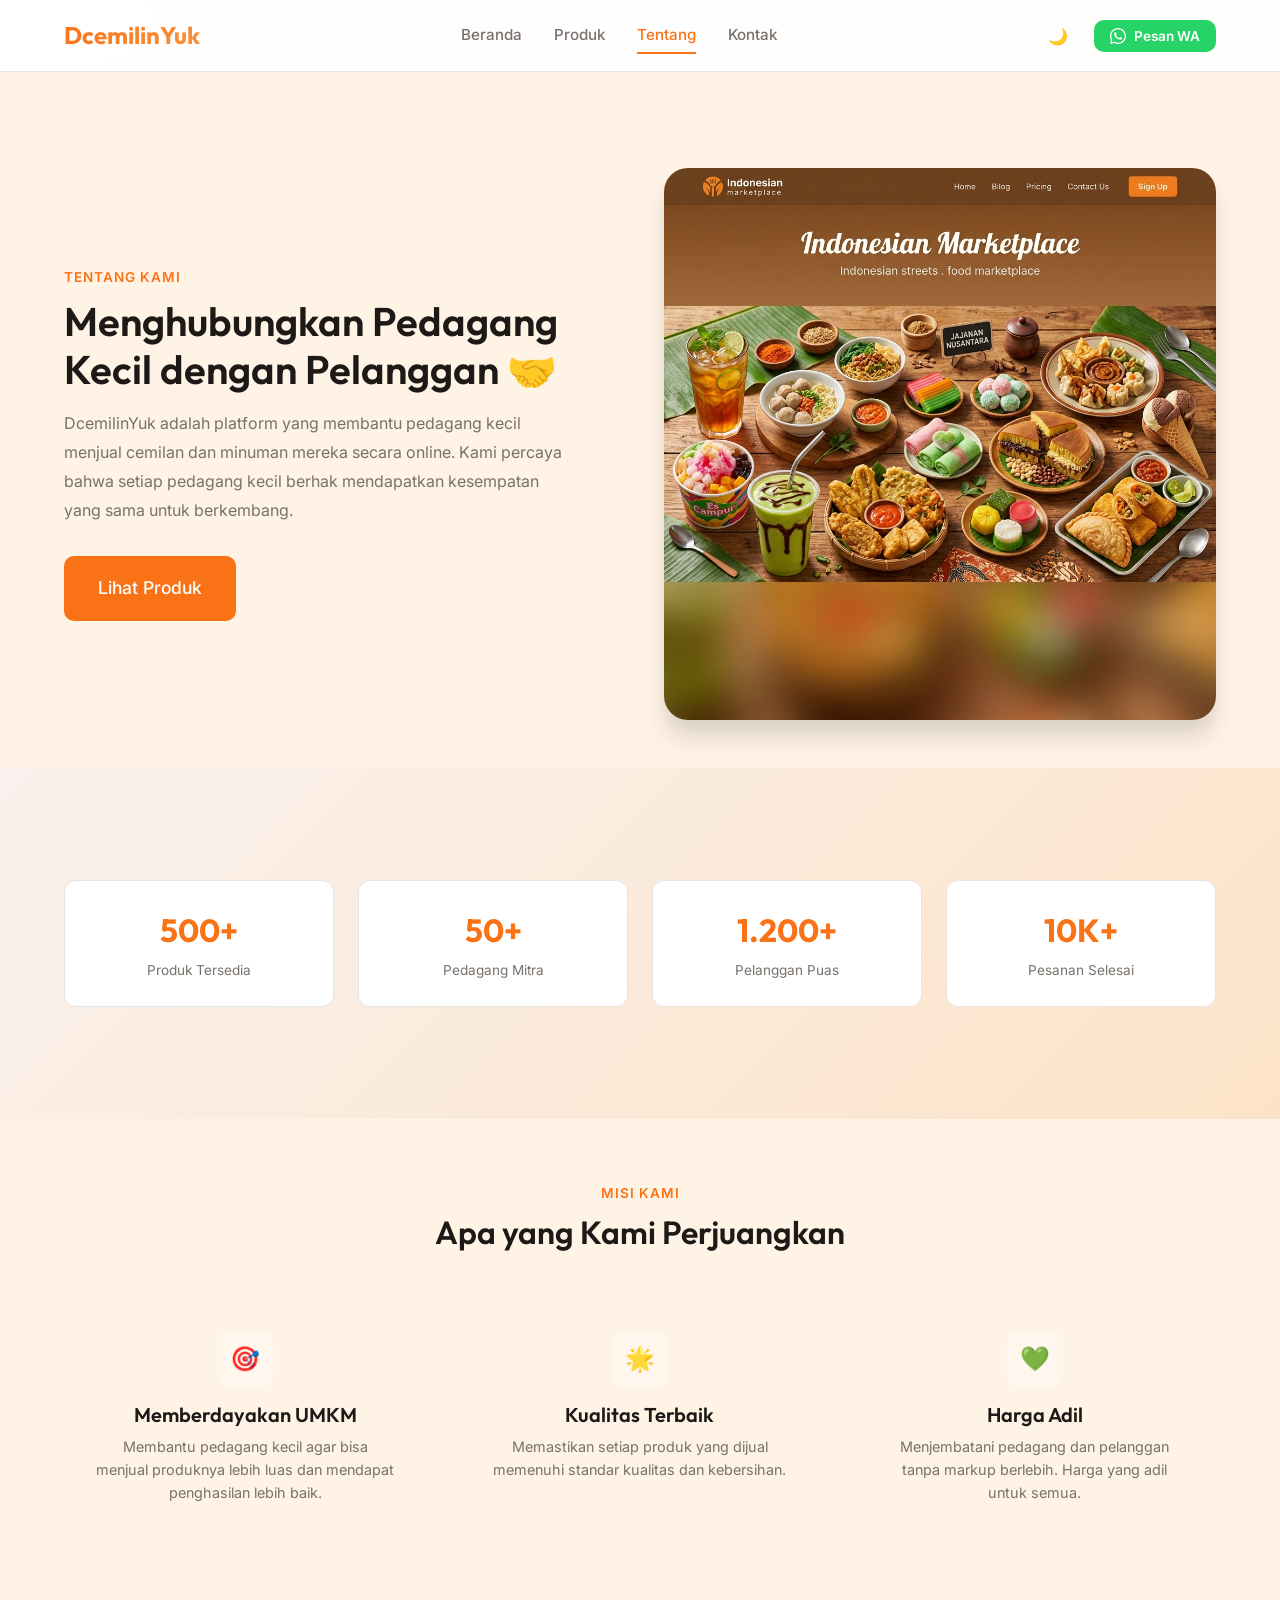
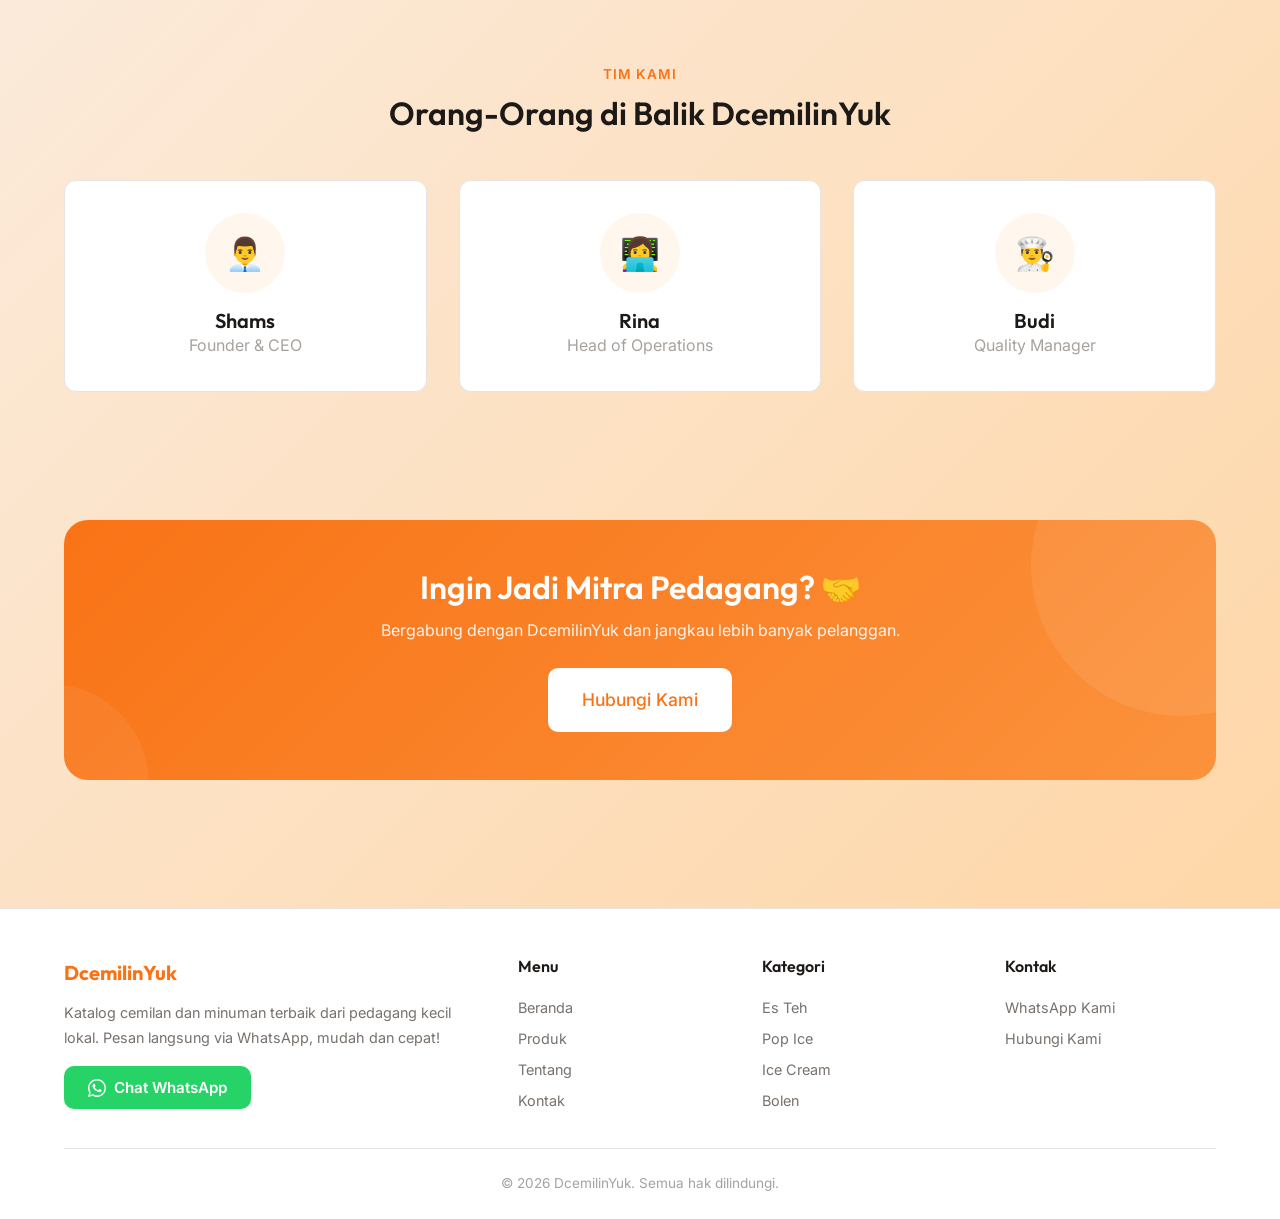
==== src/About.html @ ef7968c0 "Rombak website: katalog + WA order + admin panel + animasi background + responsif mobile" ====
<!DOCTYPE html>
<html lang="id">
<head>
  <meta charset="UTF-8">
  <meta name="viewport" content="width=device-width, initial-scale=1.0">
  <meta name="description" content="Tentang DcemilinYuk - Platform jual beli cemilan dan minuman dari pedagang kecil.">
  <title>Tentang Kami - DcemilinYuk</title>
  <link rel="stylesheet" href="css/style.css">
</head>
<body>
  <div id="navbar-container"></div>

  <section class="about-hero">
    <div class="container">
      <div>
        <div class="section-subtitle">Tentang Kami</div>
        <h1>Menghubungkan Pedagang Kecil dengan Pelanggan 🤝</h1>
        <p style="color:var(--text-secondary);margin:1rem 0 2rem;max-width:500px;line-height:1.8;">DcemilinYuk adalah platform yang membantu pedagang kecil menjual cemilan dan minuman mereka secara online. Kami percaya bahwa setiap pedagang kecil berhak mendapatkan kesempatan yang sama untuk berkembang.</p>
        <a href="Product.html" class="btn btn-primary btn-lg">Lihat Produk</a>
      </div>
      <div>
        <img src="img/hero.png" alt="Tim DcemilinYuk" style="border-radius:var(--radius-xl);box-shadow:var(--shadow-xl);">
      </div>
    </div>
  </section>

  <!-- Stats -->
  <section class="section">
    <div class="container">
      <div class="about-stats">
        <div class="stat-card"><div class="number">500+</div><div class="label">Produk Tersedia</div></div>
        <div class="stat-card"><div class="number">50+</div><div class="label">Pedagang Mitra</div></div>
        <div class="stat-card"><div class="number">1.200+</div><div class="label">Pelanggan Puas</div></div>
        <div class="stat-card"><div class="number">10K+</div><div class="label">Pesanan Selesai</div></div>
      </div>
    </div>
  </section>

  <!-- Mission -->
  <section class="section" style="background:var(--bg-secondary);">
    <div class="container">
      <div class="section-header">
        <div class="section-subtitle">Misi Kami</div>
        <h2>Apa yang Kami Perjuangkan</h2>
      </div>
      <div class="features-grid">
        <div class="feature-card">
          <div class="feature-icon">🎯</div>
          <h4>Memberdayakan UMKM</h4>
          <p>Membantu pedagang kecil agar bisa menjual produknya lebih luas dan mendapat penghasilan lebih baik.</p>
        </div>
        <div class="feature-card">
          <div class="feature-icon">🌟</div>
          <h4>Kualitas Terbaik</h4>
          <p>Memastikan setiap produk yang dijual memenuhi standar kualitas dan kebersihan.</p>
        </div>
        <div class="feature-card">
          <div class="feature-icon">💚</div>
          <h4>Harga Adil</h4>
          <p>Menjembatani pedagang dan pelanggan tanpa markup berlebih. Harga yang adil untuk semua.</p>
        </div>
      </div>
    </div>
  </section>

  <!-- Team -->
  <section class="section">
    <div class="container">
      <div class="section-header">
        <div class="section-subtitle">Tim Kami</div>
        <h2>Orang-Orang di Balik DcemilinYuk</h2>
      </div>
      <div class="team-grid">
        <div class="team-card">
          <div class="team-avatar">👨‍💼</div>
          <h4>Shams</h4>
          <p style="color:var(--text-muted);">Founder & CEO</p>
        </div>
        <div class="team-card">
          <div class="team-avatar">👩‍💻</div>
          <h4>Rina</h4>
          <p style="color:var(--text-muted);">Head of Operations</p>
        </div>
        <div class="team-card">
          <div class="team-avatar">👨‍🍳</div>
          <h4>Budi</h4>
          <p style="color:var(--text-muted);">Quality Manager</p>
        </div>
      </div>
    </div>
  </section>

  <!-- CTA -->
  <section class="section">
    <div class="container">
      <div class="cta-banner">
        <h2>Ingin Jadi Mitra Pedagang? 🤝</h2>
        <p>Bergabung dengan DcemilinYuk dan jangkau lebih banyak pelanggan.</p>
        <a href="Contact.html" class="btn btn-lg">Hubungi Kami</a>
      </div>
    </div>
  </section>

  <div id="footer-container"></div>
  <script src="js/app.js"></script>
</body>
</html>
---- src/css/style.css ----
@import url('variables.css');
@import url('components.css');
@import url('pages.css');
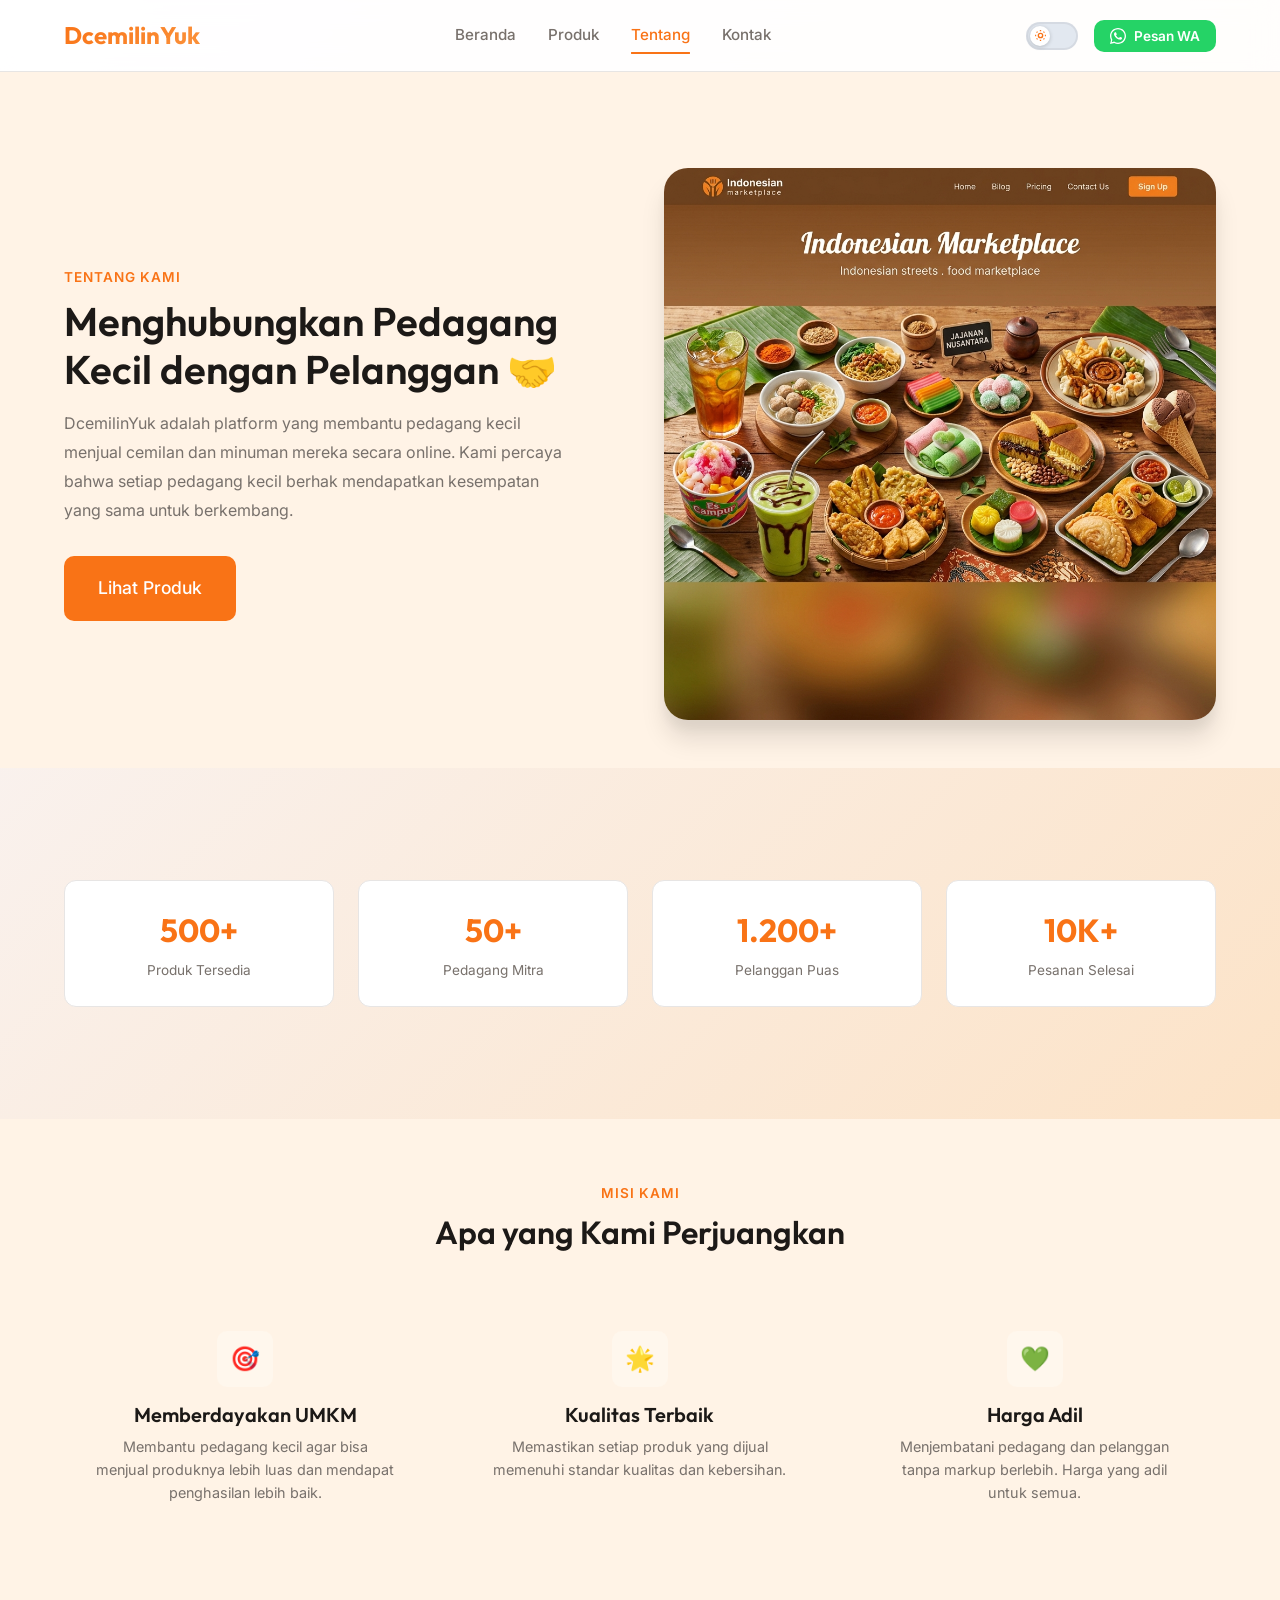
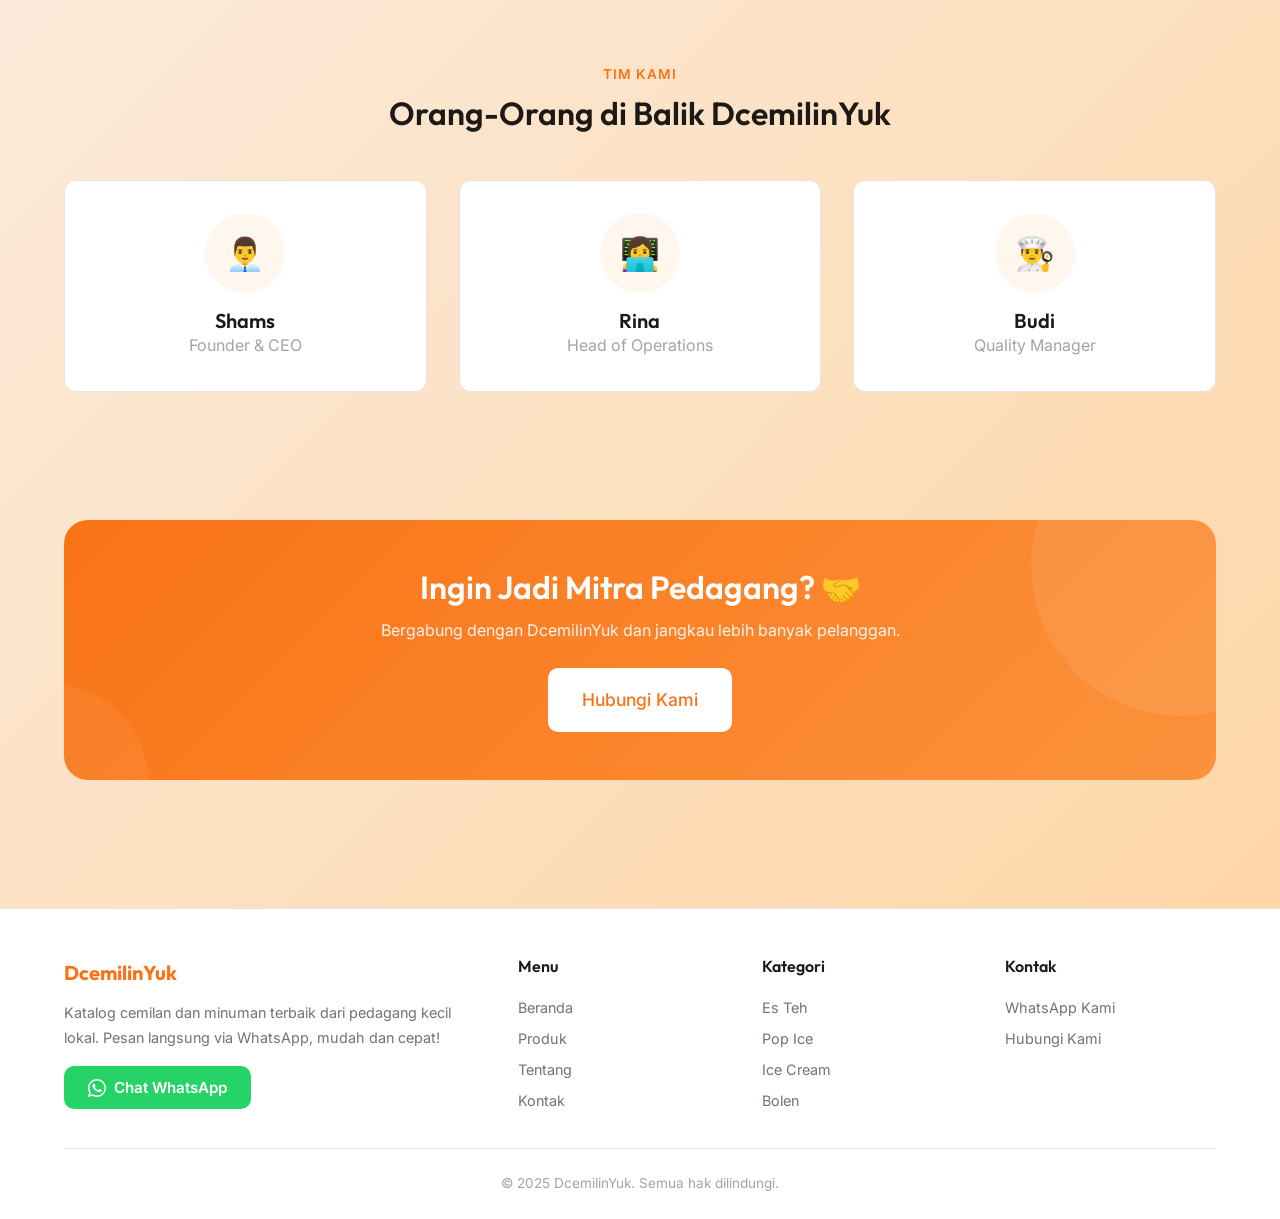
==== commit feee90c2: "Tambah config.js: template siap jual, semua setting di satu file" ====
--- a/src/About.html
+++ b/src/About.html
@@ -102,6 +102,7 @@
   </section>
 
   <div id="footer-container"></div>
+  <script src="js/config.js"></script>
   <script src="js/app.js"></script>
 </body>
 </html>
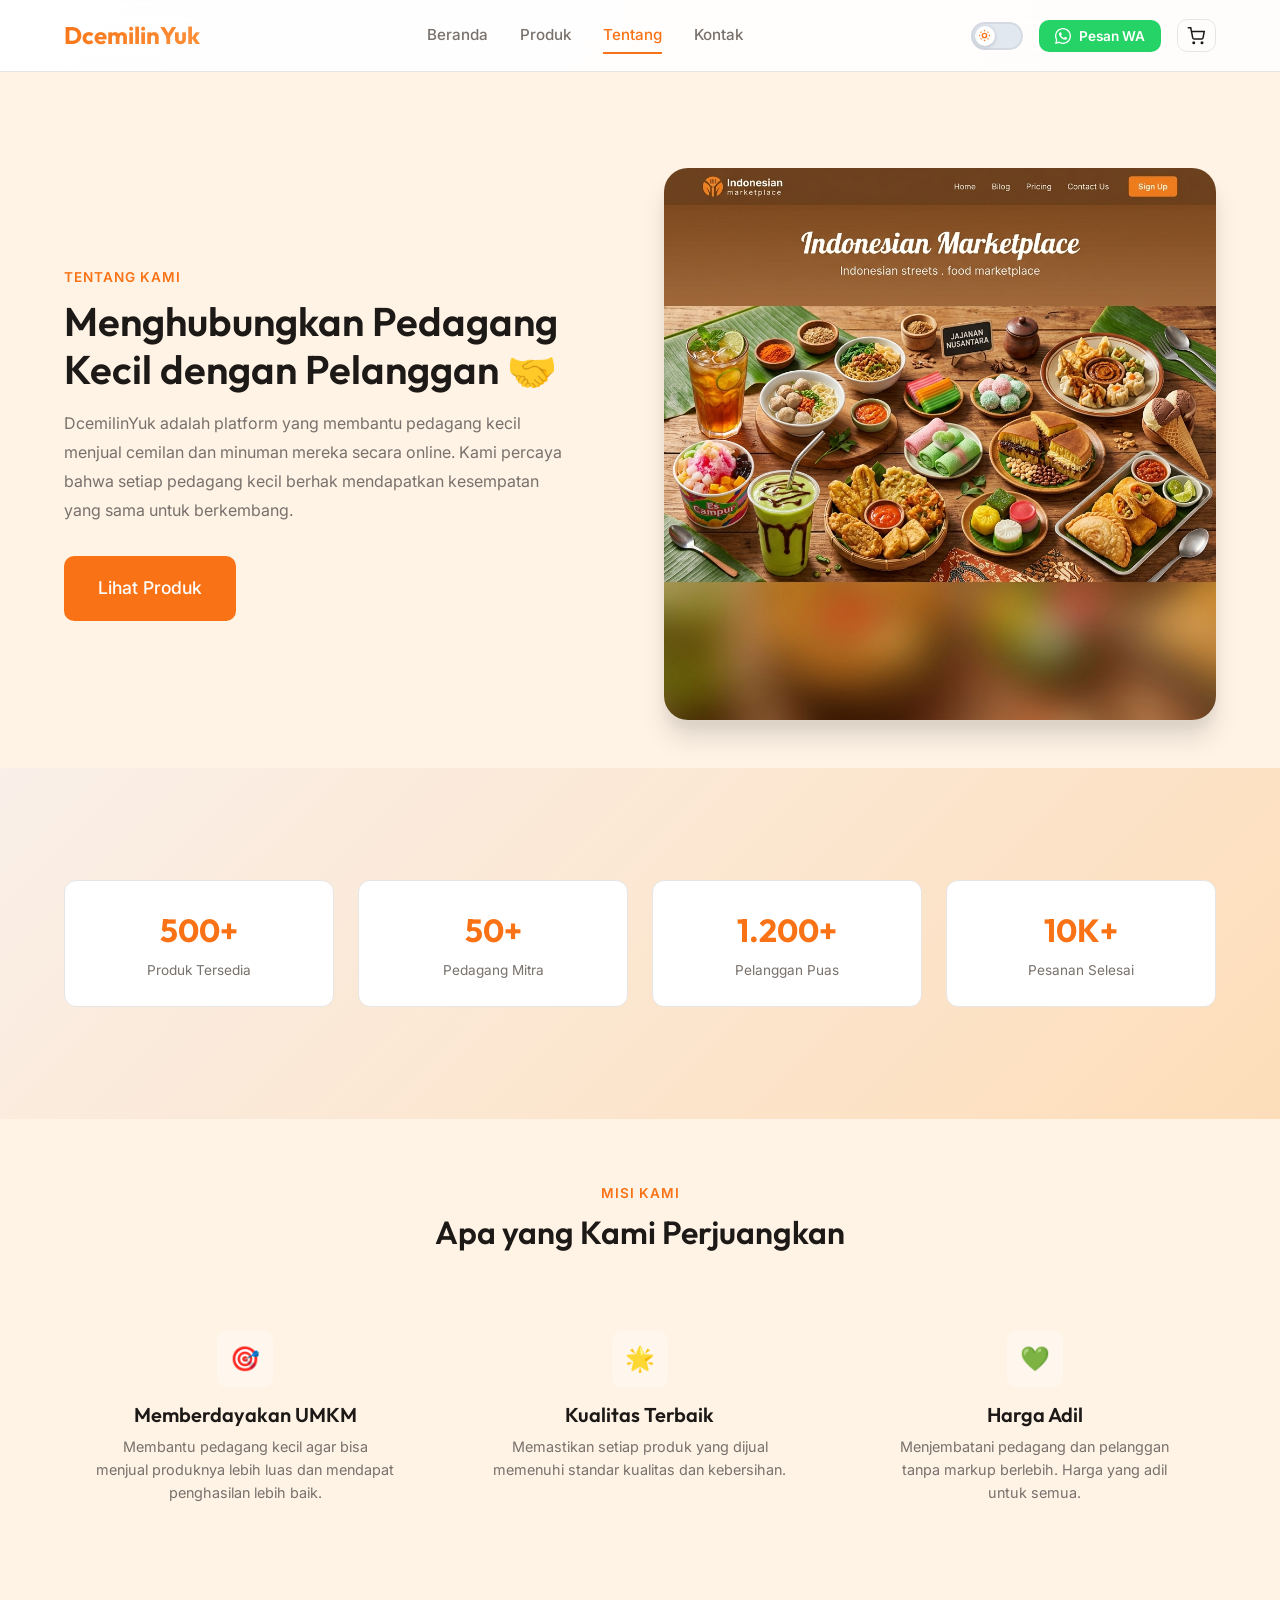
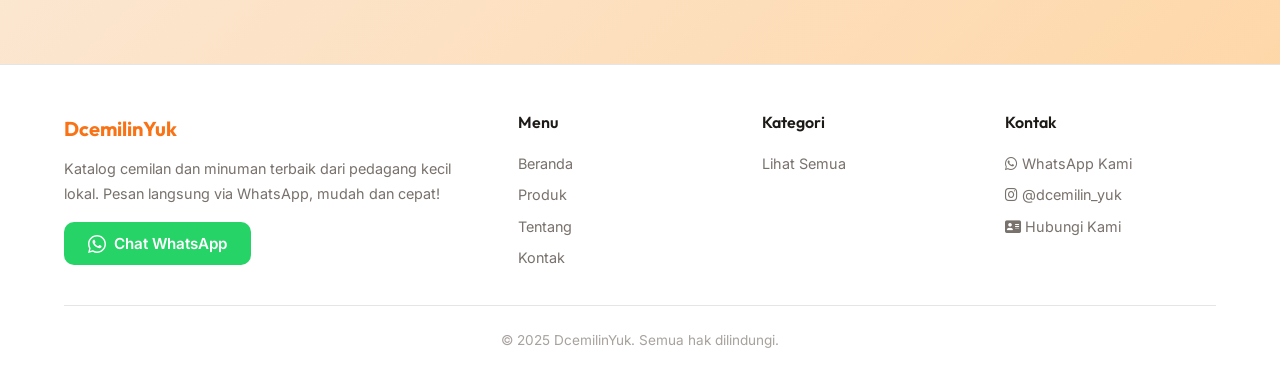
==== commit 87d2729d: "About: Hapus section Tim Kami dan CTA Mitra" ====
--- a/src/About.html
+++ b/src/About.html
@@ -63,43 +63,6 @@
     </div>
   </section>
 
-  <!-- Team -->
-  <section class="section">
-    <div class="container">
-      <div class="section-header">
-        <div class="section-subtitle">Tim Kami</div>
-        <h2>Orang-Orang di Balik DcemilinYuk</h2>
-      </div>
-      <div class="team-grid">
-        <div class="team-card">
-          <div class="team-avatar">👨‍💼</div>
-          <h4>Shams</h4>
-          <p style="color:var(--text-muted);">Founder & CEO</p>
-        </div>
-        <div class="team-card">
-          <div class="team-avatar">👩‍💻</div>
-          <h4>Rina</h4>
-          <p style="color:var(--text-muted);">Head of Operations</p>
-        </div>
-        <div class="team-card">
-          <div class="team-avatar">👨‍🍳</div>
-          <h4>Budi</h4>
-          <p style="color:var(--text-muted);">Quality Manager</p>
-        </div>
-      </div>
-    </div>
-  </section>
-
-  <!-- CTA -->
-  <section class="section">
-    <div class="container">
-      <div class="cta-banner">
-        <h2>Ingin Jadi Mitra Pedagang? 🤝</h2>
-        <p>Bergabung dengan DcemilinYuk dan jangkau lebih banyak pelanggan.</p>
-        <a href="Contact.html" class="btn btn-lg">Hubungi Kami</a>
-      </div>
-    </div>
-  </section>
 
   <div id="footer-container"></div>
   <script src="js/config.js"></script>
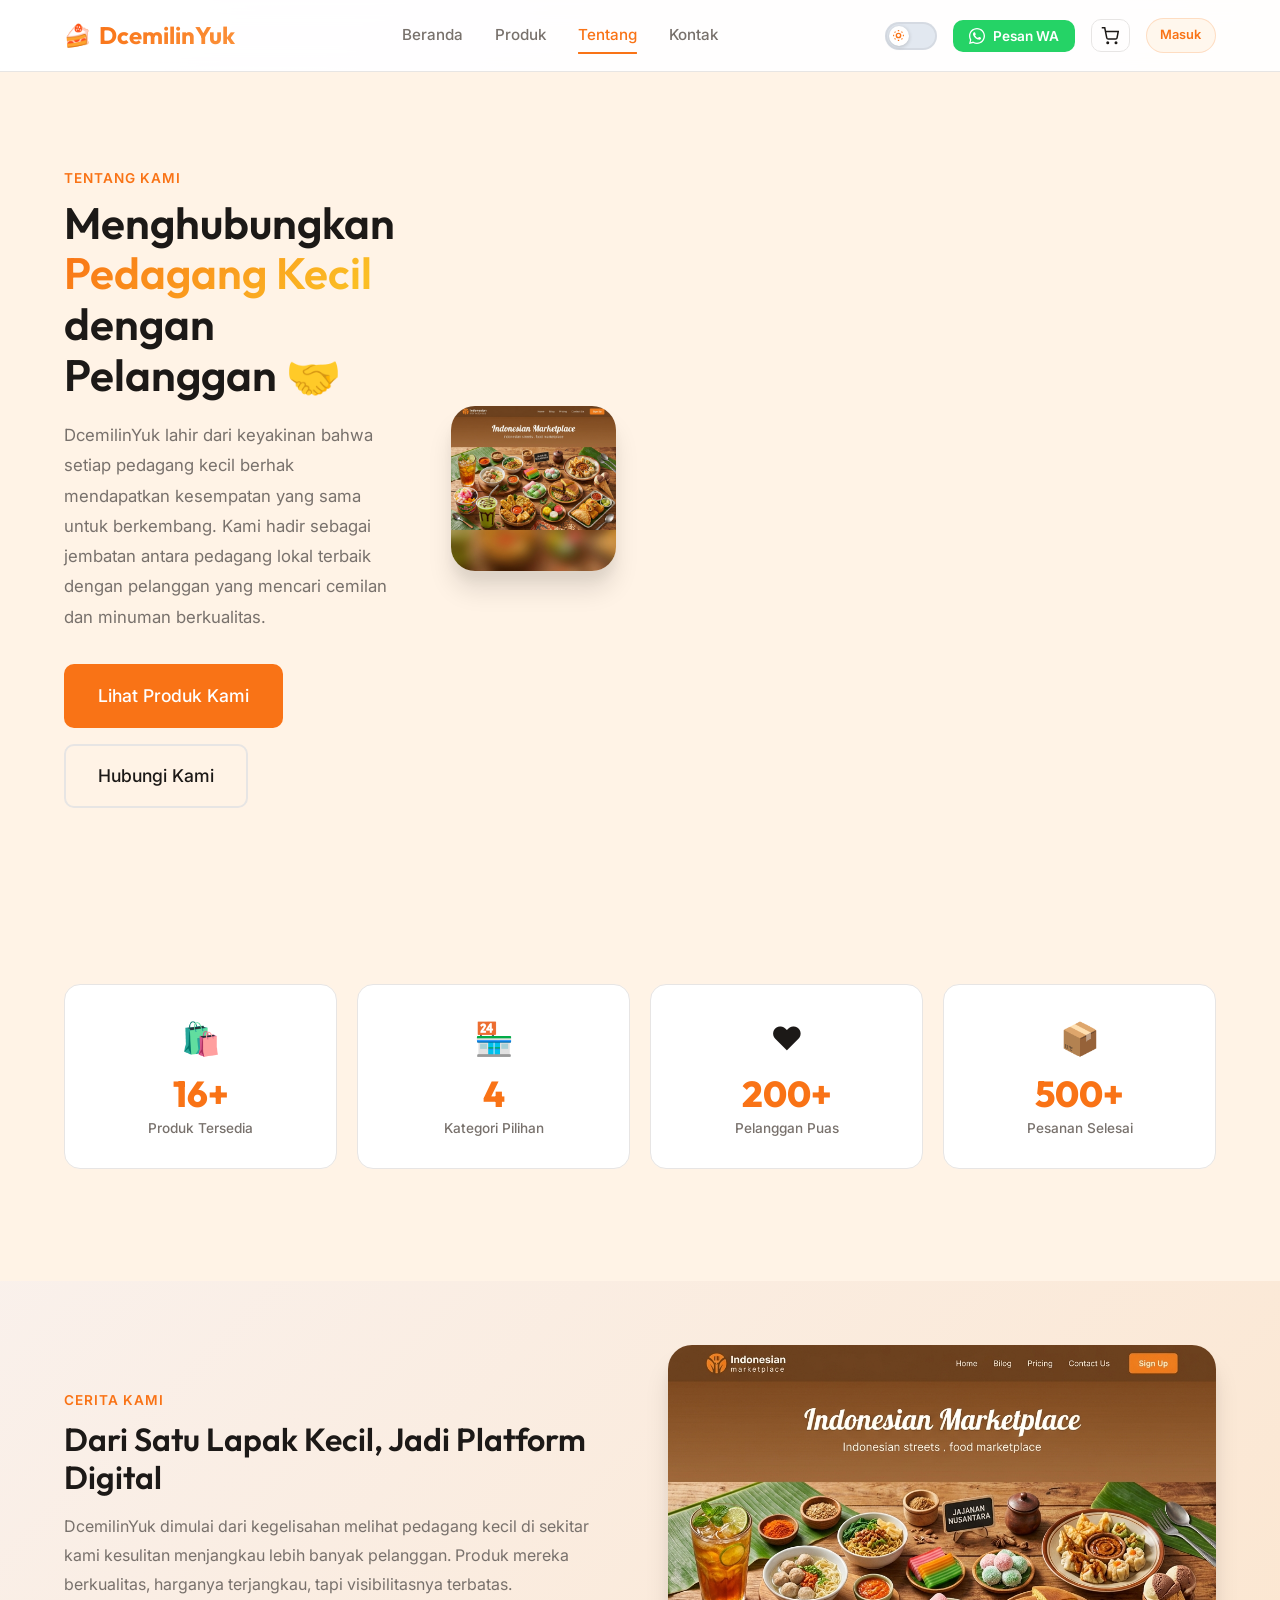
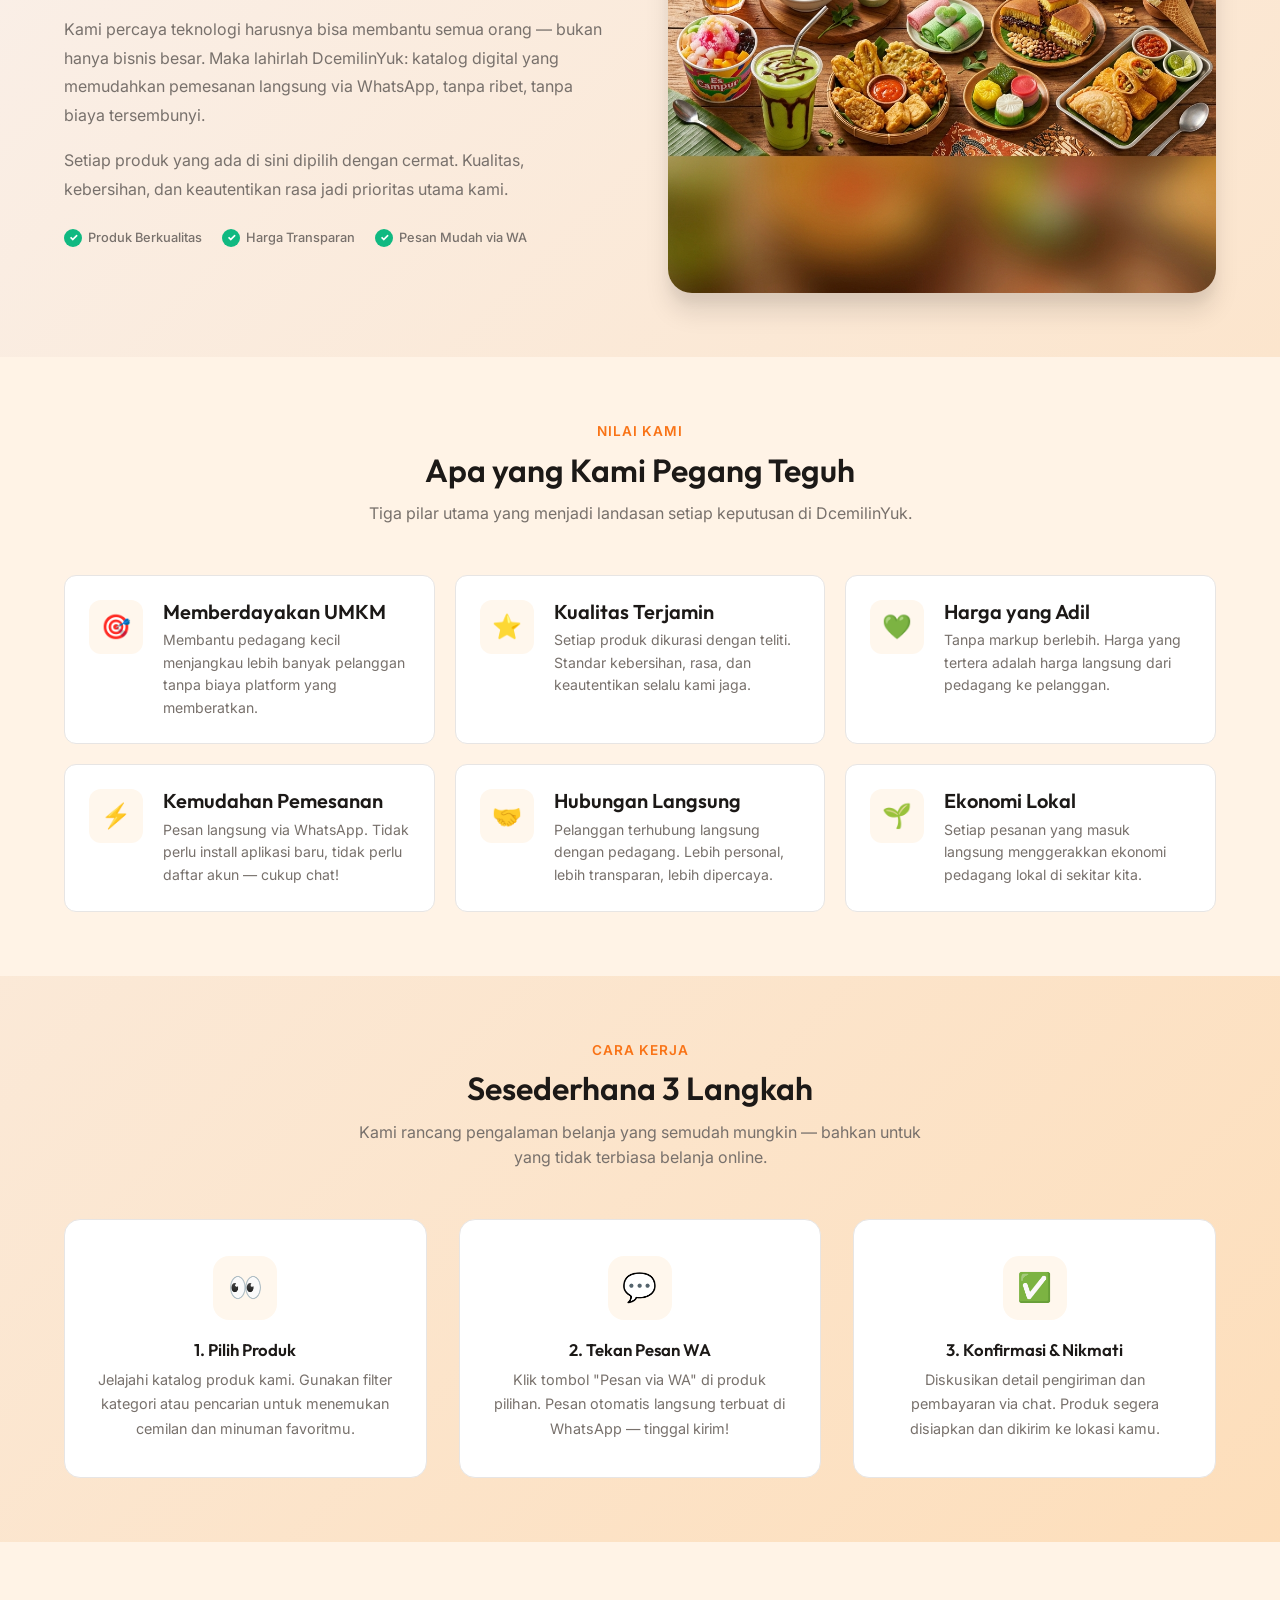
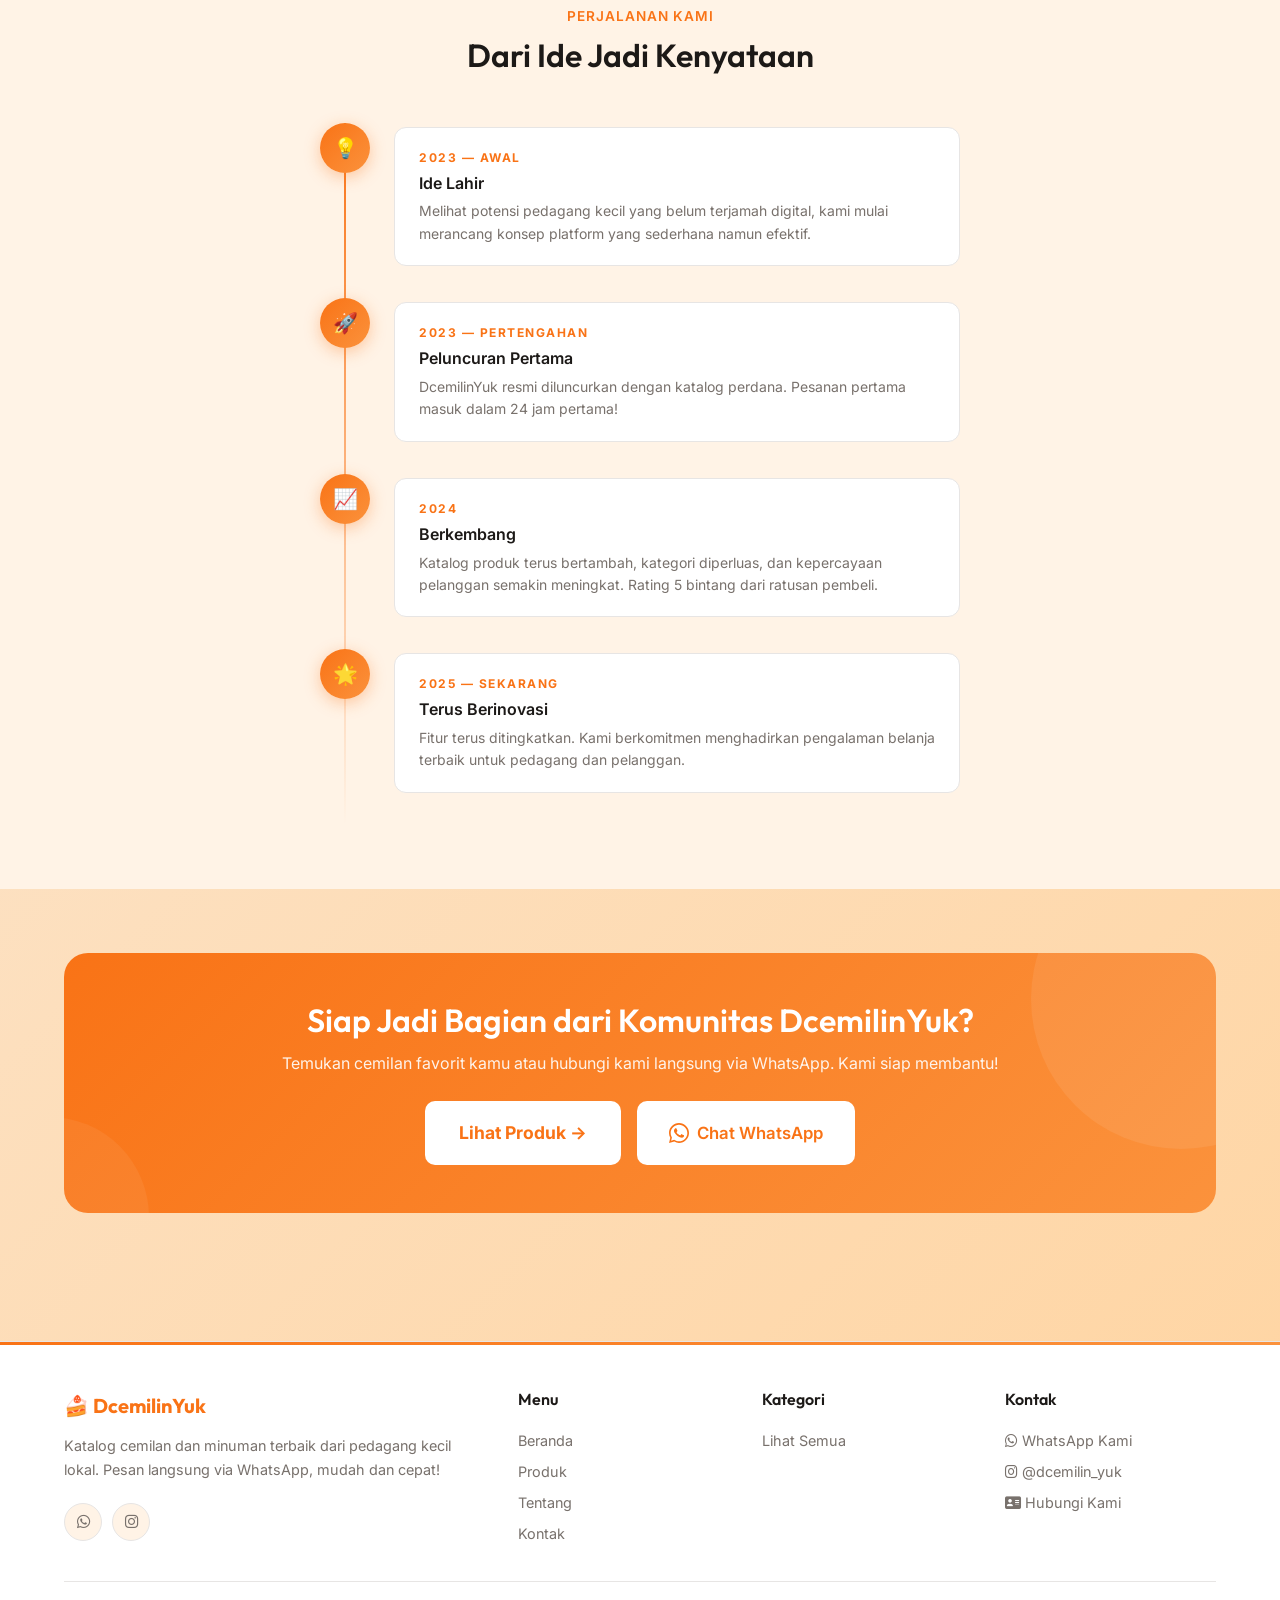
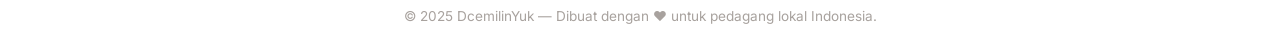
==== commit 2af9fba5: "feat: major UI upgrade - floating badges, gradient text, improved cards, footer, About redesign" ====
--- a/src/About.html
+++ b/src/About.html
@@ -3,69 +3,301 @@
 <head>
   <meta charset="UTF-8">
   <meta name="viewport" content="width=device-width, initial-scale=1.0">
-  <meta name="description" content="Tentang DcemilinYuk - Platform jual beli cemilan dan minuman dari pedagang kecil.">
+  <meta name="description" content="Tentang DcemilinYuk - Platform jual beli cemilan dan minuman dari pedagang kecil lokal. Menghubungkan pedagang dengan pelanggan sejak 2023.">
   <title>Tentang Kami - DcemilinYuk</title>
   <link rel="stylesheet" href="css/style.css">
 </head>
 <body>
   <div id="navbar-container"></div>
 
+  <!-- ── HERO ──────────────────────────────────── -->
   <section class="about-hero">
     <div class="container">
-      <div>
-        <div class="section-subtitle">Tentang Kami</div>
-        <h1>Menghubungkan Pedagang Kecil dengan Pelanggan 🤝</h1>
-        <p style="color:var(--text-secondary);margin:1rem 0 2rem;max-width:500px;line-height:1.8;">DcemilinYuk adalah platform yang membantu pedagang kecil menjual cemilan dan minuman mereka secara online. Kami percaya bahwa setiap pedagang kecil berhak mendapatkan kesempatan yang sama untuk berkembang.</p>
-        <a href="Product.html" class="btn btn-primary btn-lg">Lihat Produk</a>
-      </div>
-      <div>
-        <img src="img/hero.png" alt="Tim DcemilinYuk" style="border-radius:var(--radius-xl);box-shadow:var(--shadow-xl);">
-      </div>
-    </div>
-  </section>
-
-  <!-- Stats -->
+      <div class="about-hero-inner">
+        <div class="about-hero-text reveal">
+          <div class="section-subtitle">Tentang Kami</div>
+          <h1>Menghubungkan <span class="highlight">Pedagang Kecil</span><br>dengan Pelanggan 🤝</h1>
+          <p>DcemilinYuk lahir dari keyakinan bahwa setiap pedagang kecil berhak mendapatkan kesempatan yang sama untuk berkembang. Kami hadir sebagai jembatan antara pedagang lokal terbaik dengan pelanggan yang mencari cemilan dan minuman berkualitas.</p>
+          <div class="about-hero-actions">
+            <a href="Product.html" class="btn btn-primary btn-lg">Lihat Produk Kami</a>
+            <a href="Contact.html" class="btn btn-outline btn-lg">Hubungi Kami</a>
+          </div>
+        </div>
+        <div class="about-hero-img-wrap reveal">
+          <img src="img/hero.png" alt="Tim DcemilinYuk" class="about-story-img">
+          <div class="hero-blob" style="top:-30px;right:-30px;width:300px;height:300px;"></div>
+        </div>
+      </div>
+    </div>
+  </section>
+
+  <!-- ── STATS ──────────────────────────────────── -->
+  <section class="section" style="background: var(--bg-secondary);">
+    <div class="container">
+      <div class="about-stats">
+        <div class="stat-card reveal reveal-delay-1">
+          <div class="stat-icon">🛍️</div>
+          <div class="number">16+</div>
+          <div class="label">Produk Tersedia</div>
+        </div>
+        <div class="stat-card reveal reveal-delay-2">
+          <div class="stat-icon">🏪</div>
+          <div class="number">4</div>
+          <div class="label">Kategori Pilihan</div>
+        </div>
+        <div class="stat-card reveal reveal-delay-3">
+          <div class="stat-icon">❤️</div>
+          <div class="number">200+</div>
+          <div class="label">Pelanggan Puas</div>
+        </div>
+        <div class="stat-card reveal reveal-delay-4">
+          <div class="stat-icon">📦</div>
+          <div class="number">500+</div>
+          <div class="label">Pesanan Selesai</div>
+        </div>
+      </div>
+    </div>
+  </section>
+
+  <!-- ── CERITA ──────────────────────────────────── -->
   <section class="section">
     <div class="container">
-      <div class="about-stats">
-        <div class="stat-card"><div class="number">500+</div><div class="label">Produk Tersedia</div></div>
-        <div class="stat-card"><div class="number">50+</div><div class="label">Pedagang Mitra</div></div>
-        <div class="stat-card"><div class="number">1.200+</div><div class="label">Pelanggan Puas</div></div>
-        <div class="stat-card"><div class="number">10K+</div><div class="label">Pesanan Selesai</div></div>
-      </div>
-    </div>
-  </section>
-
-  <!-- Mission -->
-  <section class="section" style="background:var(--bg-secondary);">
-    <div class="container">
-      <div class="section-header">
-        <div class="section-subtitle">Misi Kami</div>
-        <h2>Apa yang Kami Perjuangkan</h2>
+      <div class="about-story">
+        <div class="about-story-content reveal reveal-left">
+          <div class="section-subtitle">Cerita Kami</div>
+          <h2>Dari Satu Lapak Kecil, Jadi Platform Digital</h2>
+          <p>DcemilinYuk dimulai dari kegelisahan melihat pedagang kecil di sekitar kami kesulitan menjangkau lebih banyak pelanggan. Produk mereka berkualitas, harganya terjangkau, tapi visibilitasnya terbatas.</p>
+          <p>Kami percaya teknologi harusnya bisa membantu semua orang — bukan hanya bisnis besar. Maka lahirlah DcemilinYuk: katalog digital yang memudahkan pemesanan langsung via WhatsApp, tanpa ribet, tanpa biaya tersembunyi.</p>
+          <p>Setiap produk yang ada di sini dipilih dengan cermat. Kualitas, kebersihan, dan keautentikan rasa jadi prioritas utama kami.</p>
+          <div class="hero-trust" style="margin-top:1.5rem;">
+            <div class="hero-trust-item"><span class="check">✓</span> Produk Berkualitas</div>
+            <div class="hero-trust-item"><span class="check">✓</span> Harga Transparan</div>
+            <div class="hero-trust-item"><span class="check">✓</span> Pesan Mudah via WA</div>
+          </div>
+        </div>
+        <div class="about-story-img-wrap reveal reveal-right" style="position:relative;">
+          <img src="img/hero.png" alt="Cerita DcemilinYuk" class="about-story-img">
+        </div>
+      </div>
+    </div>
+  </section>
+
+  <!-- ── VALUES ──────────────────────────────────── -->
+  <section class="section" style="background: var(--bg-secondary);">
+    <div class="container">
+      <div class="section-header reveal">
+        <div class="section-subtitle">Nilai Kami</div>
+        <h2>Apa yang Kami Pegang Teguh</h2>
+        <p>Tiga pilar utama yang menjadi landasan setiap keputusan di DcemilinYuk.</p>
+      </div>
+      <div style="display:grid;grid-template-columns:repeat(3,1fr);gap:1.25rem;" class="values-layout">
+        <div class="value-card reveal reveal-delay-1">
+          <div class="value-icon">🎯</div>
+          <div class="value-content">
+            <h4>Memberdayakan UMKM</h4>
+            <p>Membantu pedagang kecil menjangkau lebih banyak pelanggan tanpa biaya platform yang memberatkan.</p>
+          </div>
+        </div>
+        <div class="value-card reveal reveal-delay-2">
+          <div class="value-icon">⭐</div>
+          <div class="value-content">
+            <h4>Kualitas Terjamin</h4>
+            <p>Setiap produk dikurasi dengan teliti. Standar kebersihan, rasa, dan keautentikan selalu kami jaga.</p>
+          </div>
+        </div>
+        <div class="value-card reveal reveal-delay-3">
+          <div class="value-icon">💚</div>
+          <div class="value-content">
+            <h4>Harga yang Adil</h4>
+            <p>Tanpa markup berlebih. Harga yang tertera adalah harga langsung dari pedagang ke pelanggan.</p>
+          </div>
+        </div>
+        <div class="value-card reveal reveal-delay-1">
+          <div class="value-icon">⚡</div>
+          <div class="value-content">
+            <h4>Kemudahan Pemesanan</h4>
+            <p>Pesan langsung via WhatsApp. Tidak perlu install aplikasi baru, tidak perlu daftar akun — cukup chat!</p>
+          </div>
+        </div>
+        <div class="value-card reveal reveal-delay-2">
+          <div class="value-icon">🤝</div>
+          <div class="value-content">
+            <h4>Hubungan Langsung</h4>
+            <p>Pelanggan terhubung langsung dengan pedagang. Lebih personal, lebih transparan, lebih dipercaya.</p>
+          </div>
+        </div>
+        <div class="value-card reveal reveal-delay-3">
+          <div class="value-icon">🌱</div>
+          <div class="value-content">
+            <h4>Ekonomi Lokal</h4>
+            <p>Setiap pesanan yang masuk langsung menggerakkan ekonomi pedagang lokal di sekitar kita.</p>
+          </div>
+        </div>
+      </div>
+    </div>
+  </section>
+
+  <!-- ── HOW WE WORK ──────────────────────────────── -->
+  <section class="section">
+    <div class="container">
+      <div class="section-header reveal">
+        <div class="section-subtitle">Cara Kerja</div>
+        <h2>Sesederhana 3 Langkah</h2>
+        <p>Kami rancang pengalaman belanja yang semudah mungkin — bahkan untuk yang tidak terbiasa belanja online.</p>
       </div>
       <div class="features-grid">
-        <div class="feature-card">
-          <div class="feature-icon">🎯</div>
-          <h4>Memberdayakan UMKM</h4>
-          <p>Membantu pedagang kecil agar bisa menjual produknya lebih luas dan mendapat penghasilan lebih baik.</p>
-        </div>
-        <div class="feature-card">
-          <div class="feature-icon">🌟</div>
-          <h4>Kualitas Terbaik</h4>
-          <p>Memastikan setiap produk yang dijual memenuhi standar kualitas dan kebersihan.</p>
-        </div>
-        <div class="feature-card">
-          <div class="feature-icon">💚</div>
-          <h4>Harga Adil</h4>
-          <p>Menjembatani pedagang dan pelanggan tanpa markup berlebih. Harga yang adil untuk semua.</p>
-        </div>
-      </div>
-    </div>
-  </section>
-
+        <div class="feature-card reveal reveal-delay-1">
+          <div class="feature-icon">👀</div>
+          <h4>1. Pilih Produk</h4>
+          <p>Jelajahi katalog produk kami. Gunakan filter kategori atau pencarian untuk menemukan cemilan dan minuman favoritmu.</p>
+        </div>
+        <div class="feature-card reveal reveal-delay-2">
+          <div class="feature-icon">💬</div>
+          <h4>2. Tekan Pesan WA</h4>
+          <p>Klik tombol "Pesan via WA" di produk pilihan. Pesan otomatis langsung terbuat di WhatsApp — tinggal kirim!</p>
+        </div>
+        <div class="feature-card reveal reveal-delay-3">
+          <div class="feature-icon">✅</div>
+          <h4>3. Konfirmasi & Nikmati</h4>
+          <p>Diskusikan detail pengiriman dan pembayaran via chat. Produk segera disiapkan dan dikirim ke lokasi kamu.</p>
+        </div>
+      </div>
+    </div>
+  </section>
+
+  <!-- ── PERJALANAN ──────────────────────────────── -->
+  <section class="section" style="background: var(--bg-secondary);">
+    <div class="container">
+      <div class="section-header reveal">
+        <div class="section-subtitle">Perjalanan Kami</div>
+        <h2>Dari Ide Jadi Kenyataan</h2>
+      </div>
+      <div style="max-width: 640px; margin: 0 auto;">
+        <div class="timeline">
+          <div class="timeline-item reveal reveal-delay-1">
+            <div class="timeline-dot">💡</div>
+            <div class="timeline-content">
+              <div class="timeline-year">2023 — Awal</div>
+              <div class="timeline-title">Ide Lahir</div>
+              <p class="timeline-desc">Melihat potensi pedagang kecil yang belum terjamah digital, kami mulai merancang konsep platform yang sederhana namun efektif.</p>
+            </div>
+          </div>
+          <div class="timeline-item reveal reveal-delay-2">
+            <div class="timeline-dot">🚀</div>
+            <div class="timeline-content">
+              <div class="timeline-year">2023 — Pertengahan</div>
+              <div class="timeline-title">Peluncuran Pertama</div>
+              <p class="timeline-desc">DcemilinYuk resmi diluncurkan dengan katalog perdana. Pesanan pertama masuk dalam 24 jam pertama!</p>
+            </div>
+          </div>
+          <div class="timeline-item reveal reveal-delay-3">
+            <div class="timeline-dot">📈</div>
+            <div class="timeline-content">
+              <div class="timeline-year">2024</div>
+              <div class="timeline-title">Berkembang</div>
+              <p class="timeline-desc">Katalog produk terus bertambah, kategori diperluas, dan kepercayaan pelanggan semakin meningkat. Rating 5 bintang dari ratusan pembeli.</p>
+            </div>
+          </div>
+          <div class="timeline-item reveal reveal-delay-4">
+            <div class="timeline-dot">🌟</div>
+            <div class="timeline-content">
+              <div class="timeline-year">2025 — Sekarang</div>
+              <div class="timeline-title">Terus Berinovasi</div>
+              <p class="timeline-desc">Fitur terus ditingkatkan. Kami berkomitmen menghadirkan pengalaman belanja terbaik untuk pedagang dan pelanggan.</p>
+            </div>
+          </div>
+        </div>
+      </div>
+    </div>
+  </section>
+
+  <!-- ── CTA ──────────────────────────────────────── -->
+  <section class="section">
+    <div class="container">
+      <div class="cta-banner reveal reveal-scale">
+        <h2>Siap Jadi Bagian dari Komunitas DcemilinYuk?</h2>
+        <p>Temukan cemilan favorit kamu atau hubungi kami langsung via WhatsApp. Kami siap membantu!</p>
+        <div style="display:flex;gap:1rem;justify-content:center;flex-wrap:wrap;position:relative;z-index:1;">
+          <a href="Product.html" class="btn btn-lg" style="background:#fff;color:var(--primary);font-weight:700;">Lihat Produk →</a>
+          <button class="btn btn-lg btn-wa" onclick="openWhatsAppGeneral()">
+            <svg width="20" height="20" viewBox="0 0 24 24" fill="currentColor"><path d="M17.472 14.382c-.297-.149-1.758-.867-2.03-.967-.273-.099-.471-.148-.67.15-.197.297-.767.966-.94 1.164-.173.199-.347.223-.644.075-.297-.15-1.255-.463-2.39-1.475-.883-.788-1.48-1.761-1.653-2.059-.173-.297-.018-.458.13-.606.134-.133.298-.347.446-.52.149-.174.198-.298.298-.497.099-.198.05-.371-.025-.52-.075-.149-.669-1.612-.916-2.207-.242-.579-.487-.5-.669-.51-.173-.008-.371-.01-.57-.01-.198 0-.52.074-.792.372-.272.297-1.04 1.016-1.04 2.479 0 1.462 1.065 2.875 1.213 3.074.149.198 2.096 3.2 5.077 4.487.709.306 1.262.489 1.694.625.712.227 1.36.195 1.871.118.571-.085 1.758-.719 2.006-1.413.248-.694.248-1.289.173-1.413-.074-.124-.272-.198-.57-.347z"/><path d="M12 0C5.373 0 0 5.373 0 12c0 2.123.558 4.116 1.535 5.845L.057 23.997l6.305-1.654A11.954 11.954 0 0012 24c6.627 0 12-5.373 12-12S18.627 0 12 0zm0 22c-1.956 0-3.783-.574-5.318-1.562l-.38-.23-3.742.981.998-3.648-.248-.396A9.962 9.962 0 012 12C2 6.477 6.477 2 12 2s10 4.477 10 10-4.477 10-10 10z"/></svg>
+            Chat WhatsApp
+          </button>
+        </div>
+      </div>
+    </div>
+  </section>
 
   <div id="footer-container"></div>
+
   <script src="js/config.js"></script>
   <script src="js/app.js"></script>
+
+  <style>
+    /* ── ABOUT PAGE SPECIFIC ── */
+    .about-hero {
+      padding: 6rem 0 4rem;
+      margin-top: var(--navbar-height);
+      position: relative;
+      overflow: hidden;
+    }
+    .about-hero-inner {
+      display: grid;
+      grid-template-columns: 1fr 1fr;
+      gap: 3.5rem;
+      align-items: center;
+    }
+    .about-hero-text h1 { font-size: 2.75rem; margin-bottom: 1.25rem; line-height: 1.15; }
+    .about-hero-text h1 .highlight {
+      background: linear-gradient(135deg, #F97316 0%, #FBBF24 50%, #F97316 100%);
+      background-size: 200% auto;
+      -webkit-background-clip: text;
+      -webkit-text-fill-color: transparent;
+      background-clip: text;
+      animation: gradientText 3s ease infinite;
+    }
+    .about-hero-text p {
+      color: var(--text-secondary);
+      font-size: 1.05rem;
+      line-height: 1.8;
+      margin-bottom: 2rem;
+    }
+    .about-hero-actions { display: flex; gap: 1rem; flex-wrap: wrap; }
+    .about-hero-img-wrap { position: relative; }
+
+    .about-stats {
+      display: grid;
+      grid-template-columns: repeat(4, 1fr);
+      gap: 1.25rem;
+    }
+    .stat-card {
+      text-align: center;
+      padding: 1.75rem 1.25rem;
+      background: var(--surface);
+      border: 1px solid var(--border);
+      border-radius: var(--radius-lg);
+    }
+    .stat-icon { font-size: 2rem; margin-bottom: 0.75rem; }
+    .stat-card .number {
+      font-family: var(--font-heading);
+      font-size: 2.25rem;
+      font-weight: 800;
+      color: var(--primary);
+      line-height: 1;
+    }
+    .stat-card .label { font-size: 0.85rem; color: var(--text-secondary); margin-top: 6px; font-weight: 500; }
+
+    .values-layout { }
+    @media (max-width: 768px) {
+      .values-layout { grid-template-columns: 1fr !important; }
+      .about-hero-inner { grid-template-columns: 1fr; gap: 2rem; }
+      .about-hero-text h1 { font-size: 2rem; }
+      .about-stats { grid-template-columns: repeat(2, 1fr); }
+    }
+    @media (max-width: 480px) {
+      .about-hero-actions { flex-direction: column; }
+      .about-hero-actions .btn { width: 100%; justify-content: center; }
+    }
+  </style>
 </body>
 </html>
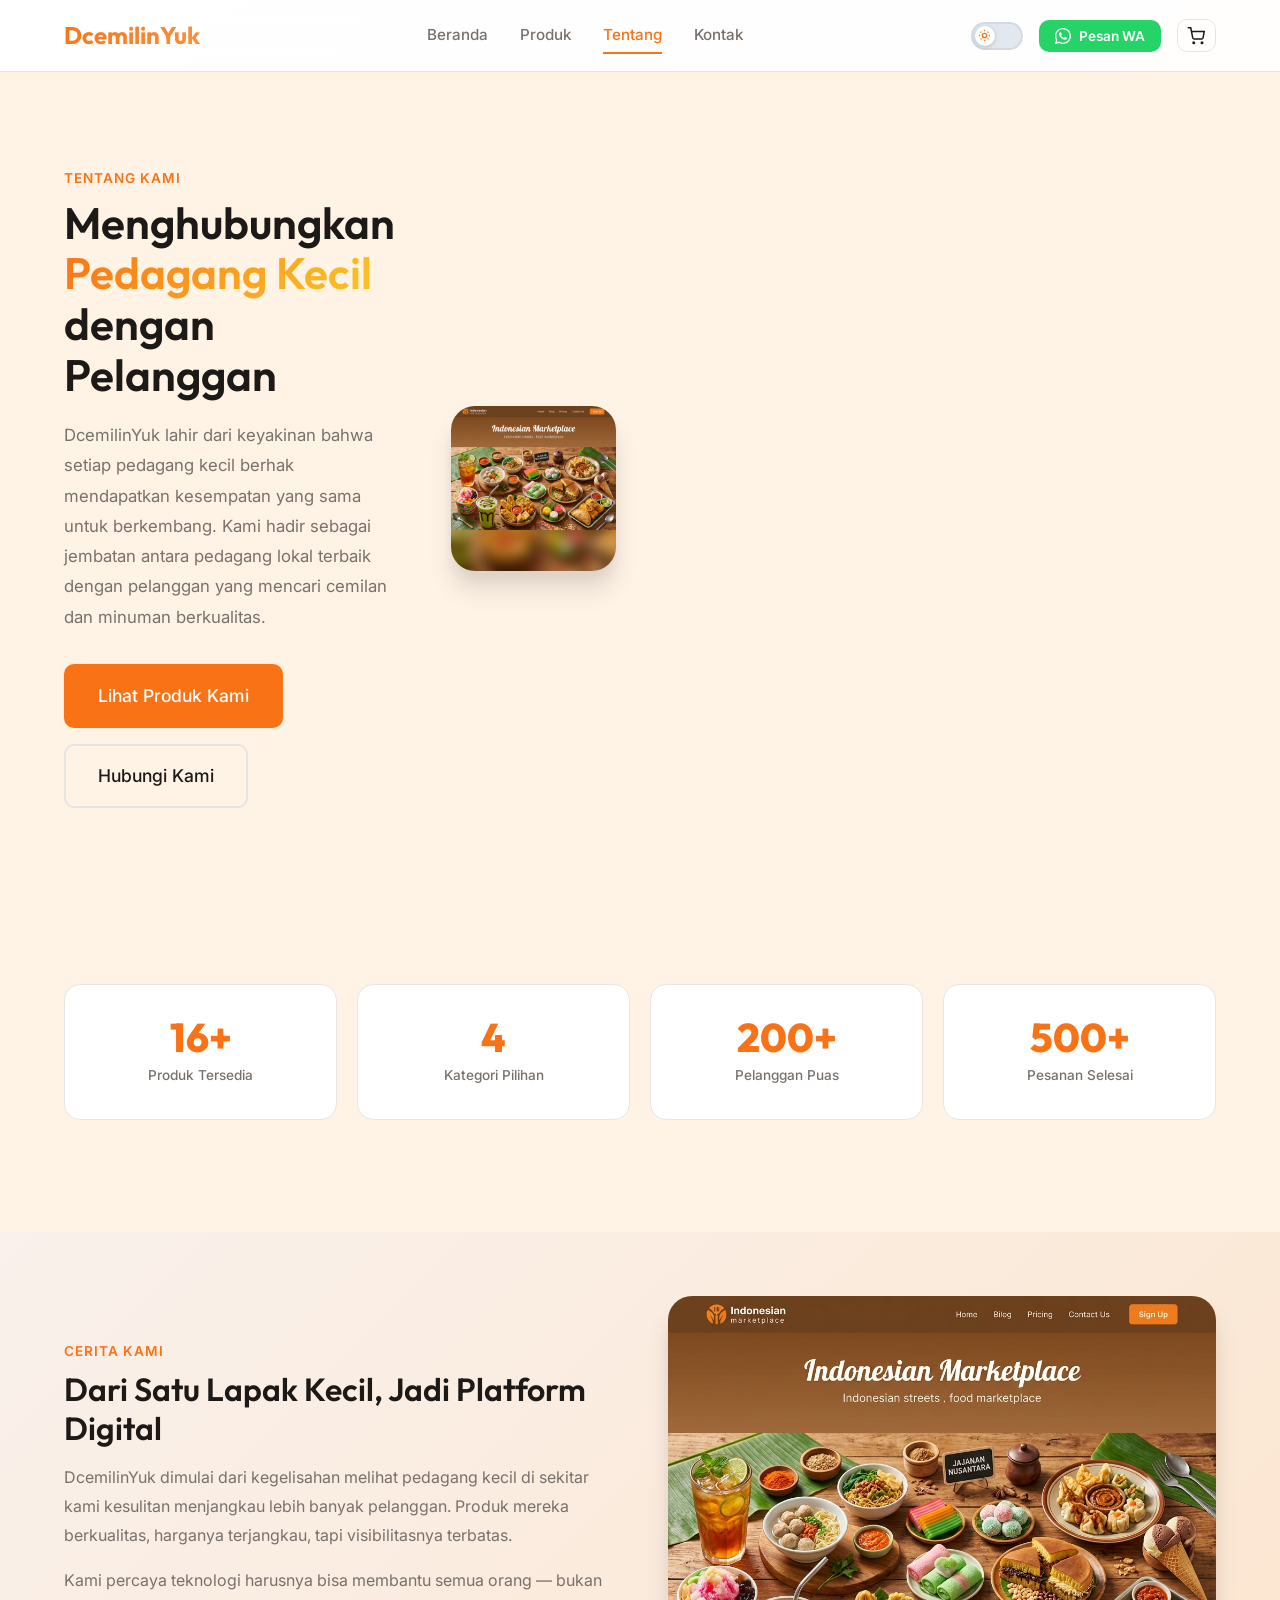
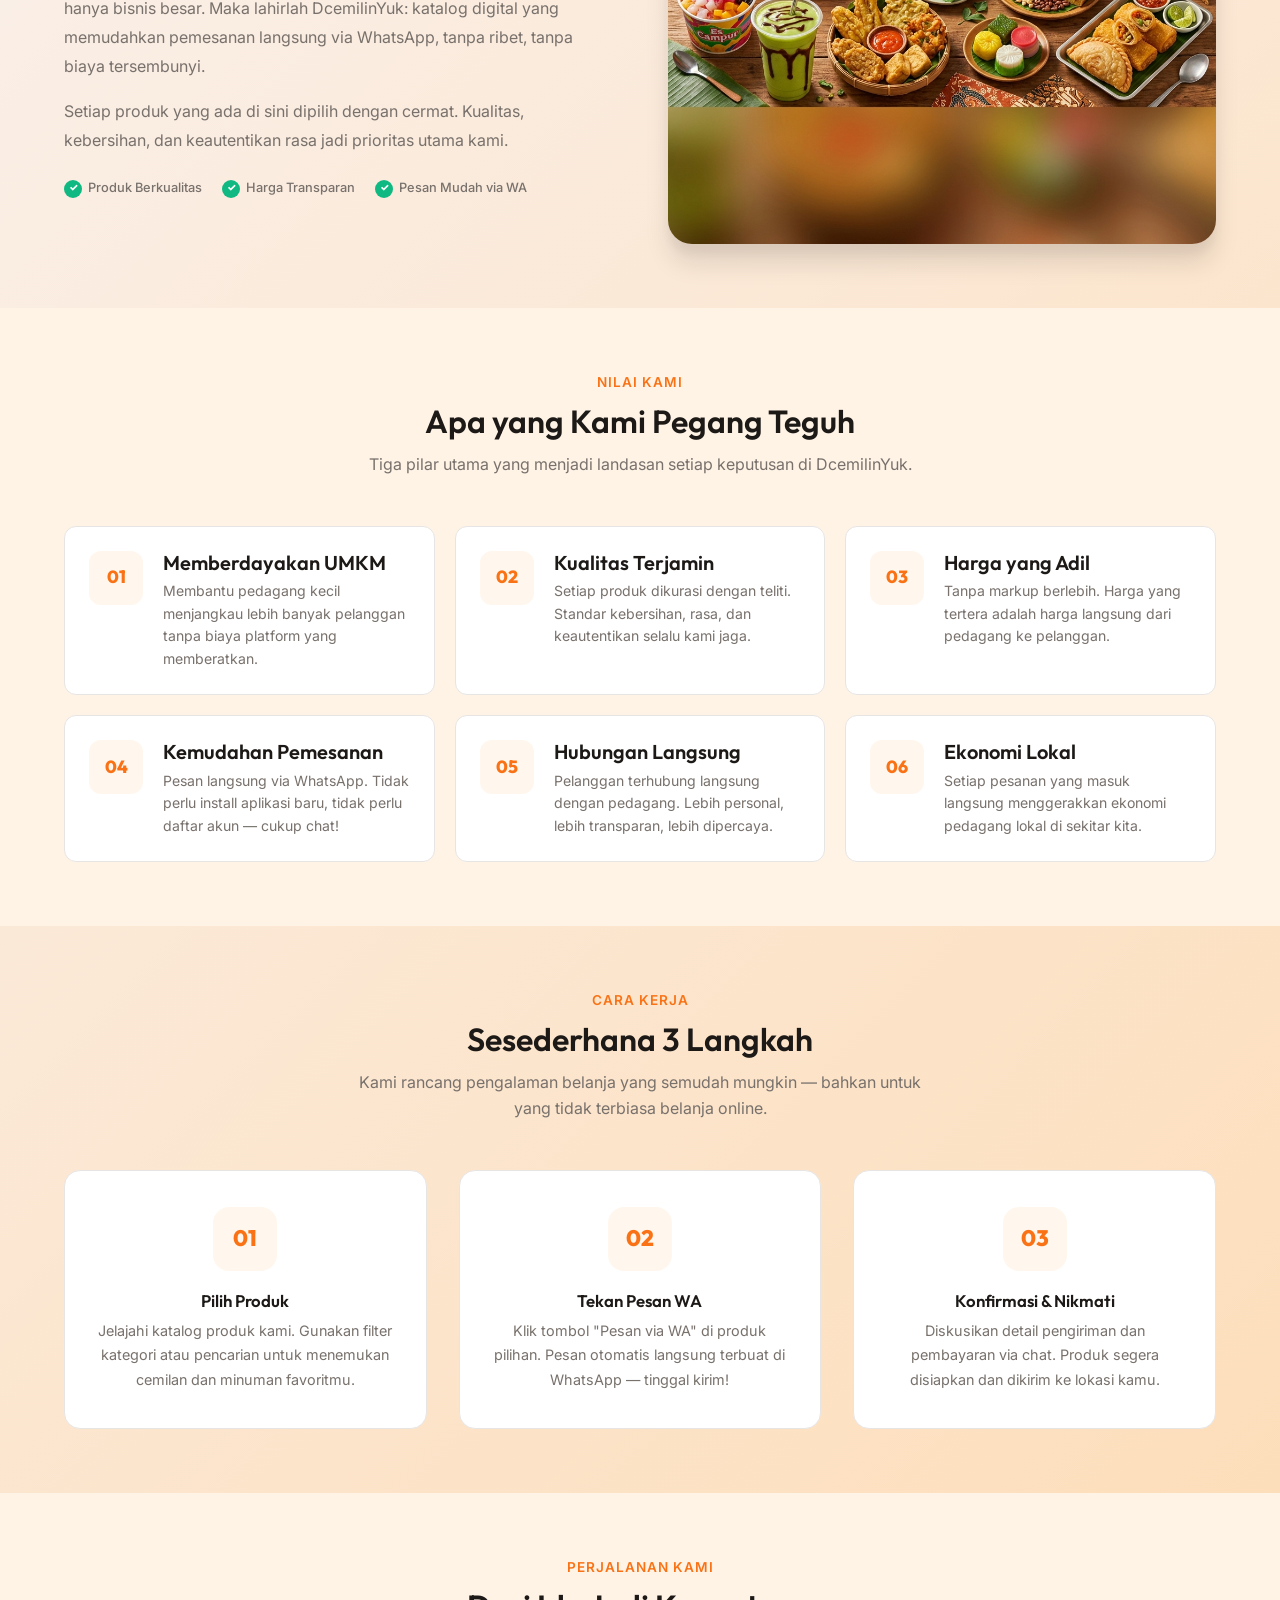
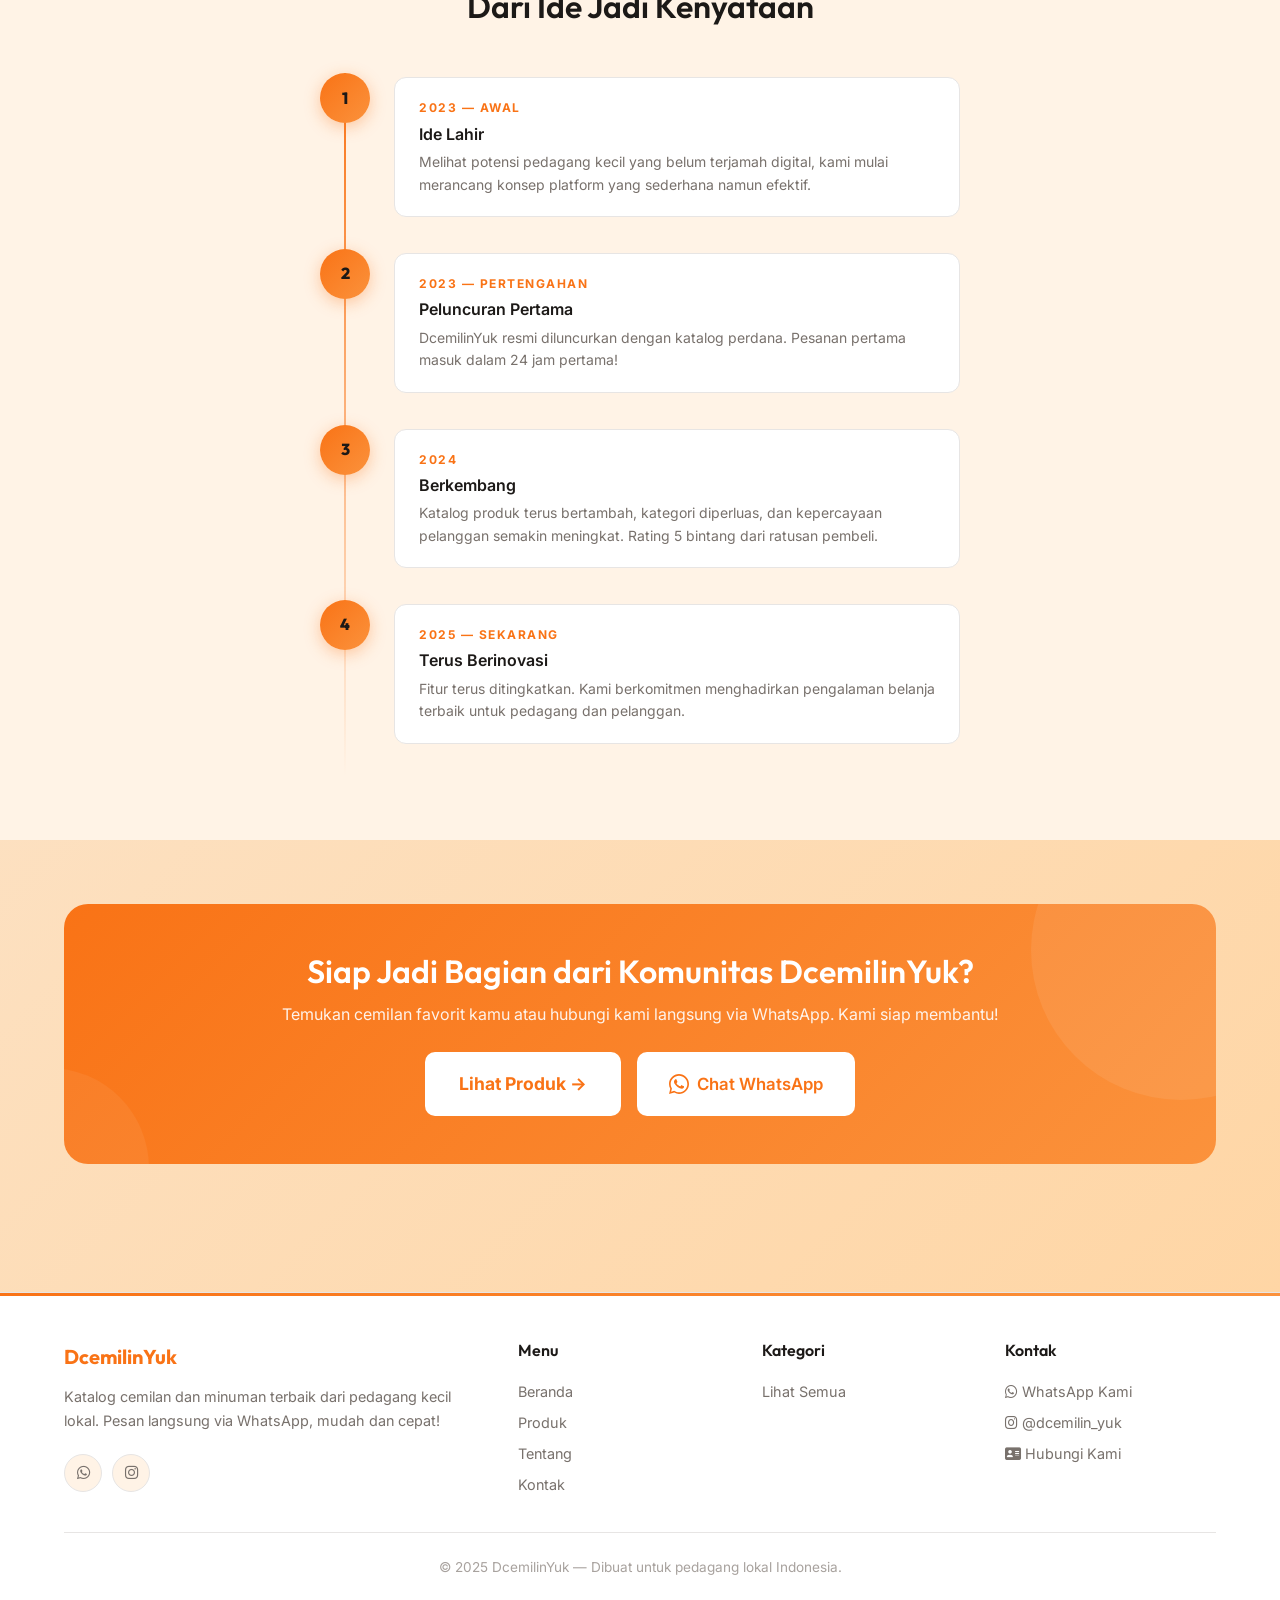
==== commit c5d526e4: "refactor: remove all emojis from website - replace with text/FA icons/numbers" ====
--- a/src/About.html
+++ b/src/About.html
@@ -16,7 +16,7 @@
       <div class="about-hero-inner">
         <div class="about-hero-text reveal">
           <div class="section-subtitle">Tentang Kami</div>
-          <h1>Menghubungkan <span class="highlight">Pedagang Kecil</span><br>dengan Pelanggan 🤝</h1>
+          <h1>Menghubungkan <span class="highlight">Pedagang Kecil</span><br>dengan Pelanggan</h1>
           <p>DcemilinYuk lahir dari keyakinan bahwa setiap pedagang kecil berhak mendapatkan kesempatan yang sama untuk berkembang. Kami hadir sebagai jembatan antara pedagang lokal terbaik dengan pelanggan yang mencari cemilan dan minuman berkualitas.</p>
           <div class="about-hero-actions">
             <a href="Product.html" class="btn btn-primary btn-lg">Lihat Produk Kami</a>
@@ -36,22 +36,18 @@
     <div class="container">
       <div class="about-stats">
         <div class="stat-card reveal reveal-delay-1">
-          <div class="stat-icon">🛍️</div>
           <div class="number">16+</div>
           <div class="label">Produk Tersedia</div>
         </div>
         <div class="stat-card reveal reveal-delay-2">
-          <div class="stat-icon">🏪</div>
           <div class="number">4</div>
           <div class="label">Kategori Pilihan</div>
         </div>
         <div class="stat-card reveal reveal-delay-3">
-          <div class="stat-icon">❤️</div>
           <div class="number">200+</div>
           <div class="label">Pelanggan Puas</div>
         </div>
         <div class="stat-card reveal reveal-delay-4">
-          <div class="stat-icon">📦</div>
           <div class="number">500+</div>
           <div class="label">Pesanan Selesai</div>
         </div>
@@ -70,9 +66,9 @@
           <p>Kami percaya teknologi harusnya bisa membantu semua orang — bukan hanya bisnis besar. Maka lahirlah DcemilinYuk: katalog digital yang memudahkan pemesanan langsung via WhatsApp, tanpa ribet, tanpa biaya tersembunyi.</p>
           <p>Setiap produk yang ada di sini dipilih dengan cermat. Kualitas, kebersihan, dan keautentikan rasa jadi prioritas utama kami.</p>
           <div class="hero-trust" style="margin-top:1.5rem;">
-            <div class="hero-trust-item"><span class="check">✓</span> Produk Berkualitas</div>
-            <div class="hero-trust-item"><span class="check">✓</span> Harga Transparan</div>
-            <div class="hero-trust-item"><span class="check">✓</span> Pesan Mudah via WA</div>
+            <div class="hero-trust-item"><span class="check">&#10003;</span> Produk Berkualitas</div>
+            <div class="hero-trust-item"><span class="check">&#10003;</span> Harga Transparan</div>
+            <div class="hero-trust-item"><span class="check">&#10003;</span> Pesan Mudah via WA</div>
           </div>
         </div>
         <div class="about-story-img-wrap reveal reveal-right" style="position:relative;">
@@ -92,42 +88,42 @@
       </div>
       <div style="display:grid;grid-template-columns:repeat(3,1fr);gap:1.25rem;" class="values-layout">
         <div class="value-card reveal reveal-delay-1">
-          <div class="value-icon">🎯</div>
+          <div class="value-icon" style="font-family:var(--font-heading);font-weight:800;color:var(--primary);font-size:1.1rem;">01</div>
           <div class="value-content">
             <h4>Memberdayakan UMKM</h4>
             <p>Membantu pedagang kecil menjangkau lebih banyak pelanggan tanpa biaya platform yang memberatkan.</p>
           </div>
         </div>
         <div class="value-card reveal reveal-delay-2">
-          <div class="value-icon">⭐</div>
+          <div class="value-icon" style="font-family:var(--font-heading);font-weight:800;color:var(--primary);font-size:1.1rem;">02</div>
           <div class="value-content">
             <h4>Kualitas Terjamin</h4>
             <p>Setiap produk dikurasi dengan teliti. Standar kebersihan, rasa, dan keautentikan selalu kami jaga.</p>
           </div>
         </div>
         <div class="value-card reveal reveal-delay-3">
-          <div class="value-icon">💚</div>
+          <div class="value-icon" style="font-family:var(--font-heading);font-weight:800;color:var(--primary);font-size:1.1rem;">03</div>
           <div class="value-content">
             <h4>Harga yang Adil</h4>
             <p>Tanpa markup berlebih. Harga yang tertera adalah harga langsung dari pedagang ke pelanggan.</p>
           </div>
         </div>
         <div class="value-card reveal reveal-delay-1">
-          <div class="value-icon">⚡</div>
+          <div class="value-icon" style="font-family:var(--font-heading);font-weight:800;color:var(--primary);font-size:1.1rem;">04</div>
           <div class="value-content">
             <h4>Kemudahan Pemesanan</h4>
             <p>Pesan langsung via WhatsApp. Tidak perlu install aplikasi baru, tidak perlu daftar akun — cukup chat!</p>
           </div>
         </div>
         <div class="value-card reveal reveal-delay-2">
-          <div class="value-icon">🤝</div>
+          <div class="value-icon" style="font-family:var(--font-heading);font-weight:800;color:var(--primary);font-size:1.1rem;">05</div>
           <div class="value-content">
             <h4>Hubungan Langsung</h4>
             <p>Pelanggan terhubung langsung dengan pedagang. Lebih personal, lebih transparan, lebih dipercaya.</p>
           </div>
         </div>
         <div class="value-card reveal reveal-delay-3">
-          <div class="value-icon">🌱</div>
+          <div class="value-icon" style="font-family:var(--font-heading);font-weight:800;color:var(--primary);font-size:1.1rem;">06</div>
           <div class="value-content">
             <h4>Ekonomi Lokal</h4>
             <p>Setiap pesanan yang masuk langsung menggerakkan ekonomi pedagang lokal di sekitar kita.</p>
@@ -147,18 +143,18 @@
       </div>
       <div class="features-grid">
         <div class="feature-card reveal reveal-delay-1">
-          <div class="feature-icon">👀</div>
-          <h4>1. Pilih Produk</h4>
+          <div class="feature-icon" style="font-family:var(--font-heading);font-weight:800;font-size:1.4rem;color:var(--primary);">01</div>
+          <h4>Pilih Produk</h4>
           <p>Jelajahi katalog produk kami. Gunakan filter kategori atau pencarian untuk menemukan cemilan dan minuman favoritmu.</p>
         </div>
         <div class="feature-card reveal reveal-delay-2">
-          <div class="feature-icon">💬</div>
-          <h4>2. Tekan Pesan WA</h4>
+          <div class="feature-icon" style="font-family:var(--font-heading);font-weight:800;font-size:1.4rem;color:var(--primary);">02</div>
+          <h4>Tekan Pesan WA</h4>
           <p>Klik tombol "Pesan via WA" di produk pilihan. Pesan otomatis langsung terbuat di WhatsApp — tinggal kirim!</p>
         </div>
         <div class="feature-card reveal reveal-delay-3">
-          <div class="feature-icon">✅</div>
-          <h4>3. Konfirmasi & Nikmati</h4>
+          <div class="feature-icon" style="font-family:var(--font-heading);font-weight:800;font-size:1.4rem;color:var(--primary);">03</div>
+          <h4>Konfirmasi &amp; Nikmati</h4>
           <p>Diskusikan detail pengiriman dan pembayaran via chat. Produk segera disiapkan dan dikirim ke lokasi kamu.</p>
         </div>
       </div>
@@ -175,23 +171,23 @@
       <div style="max-width: 640px; margin: 0 auto;">
         <div class="timeline">
           <div class="timeline-item reveal reveal-delay-1">
-            <div class="timeline-dot">💡</div>
-            <div class="timeline-content">
-              <div class="timeline-year">2023 — Awal</div>
+            <div class="timeline-dot" style="font-family:var(--font-heading);font-weight:800;font-size:1rem;">1</div>
+            <div class="timeline-content">
+              <div class="timeline-year">2023 &mdash; Awal</div>
               <div class="timeline-title">Ide Lahir</div>
               <p class="timeline-desc">Melihat potensi pedagang kecil yang belum terjamah digital, kami mulai merancang konsep platform yang sederhana namun efektif.</p>
             </div>
           </div>
           <div class="timeline-item reveal reveal-delay-2">
-            <div class="timeline-dot">🚀</div>
-            <div class="timeline-content">
-              <div class="timeline-year">2023 — Pertengahan</div>
+            <div class="timeline-dot" style="font-family:var(--font-heading);font-weight:800;font-size:1rem;">2</div>
+            <div class="timeline-content">
+              <div class="timeline-year">2023 &mdash; Pertengahan</div>
               <div class="timeline-title">Peluncuran Pertama</div>
               <p class="timeline-desc">DcemilinYuk resmi diluncurkan dengan katalog perdana. Pesanan pertama masuk dalam 24 jam pertama!</p>
             </div>
           </div>
           <div class="timeline-item reveal reveal-delay-3">
-            <div class="timeline-dot">📈</div>
+            <div class="timeline-dot" style="font-family:var(--font-heading);font-weight:800;font-size:1rem;">3</div>
             <div class="timeline-content">
               <div class="timeline-year">2024</div>
               <div class="timeline-title">Berkembang</div>
@@ -199,9 +195,9 @@
             </div>
           </div>
           <div class="timeline-item reveal reveal-delay-4">
-            <div class="timeline-dot">🌟</div>
-            <div class="timeline-content">
-              <div class="timeline-year">2025 — Sekarang</div>
+            <div class="timeline-dot" style="font-family:var(--font-heading);font-weight:800;font-size:1rem;">4</div>
+            <div class="timeline-content">
+              <div class="timeline-year">2025 &mdash; Sekarang</div>
               <div class="timeline-title">Terus Berinovasi</div>
               <p class="timeline-desc">Fitur terus ditingkatkan. Kami berkomitmen menghadirkan pengalaman belanja terbaik untuk pedagang dan pelanggan.</p>
             </div>
@@ -218,7 +214,7 @@
         <h2>Siap Jadi Bagian dari Komunitas DcemilinYuk?</h2>
         <p>Temukan cemilan favorit kamu atau hubungi kami langsung via WhatsApp. Kami siap membantu!</p>
         <div style="display:flex;gap:1rem;justify-content:center;flex-wrap:wrap;position:relative;z-index:1;">
-          <a href="Product.html" class="btn btn-lg" style="background:#fff;color:var(--primary);font-weight:700;">Lihat Produk →</a>
+          <a href="Product.html" class="btn btn-lg" style="background:#fff;color:var(--primary);font-weight:700;">Lihat Produk &rarr;</a>
           <button class="btn btn-lg btn-wa" onclick="openWhatsAppGeneral()">
             <svg width="20" height="20" viewBox="0 0 24 24" fill="currentColor"><path d="M17.472 14.382c-.297-.149-1.758-.867-2.03-.967-.273-.099-.471-.148-.67.15-.197.297-.767.966-.94 1.164-.173.199-.347.223-.644.075-.297-.15-1.255-.463-2.39-1.475-.883-.788-1.48-1.761-1.653-2.059-.173-.297-.018-.458.13-.606.134-.133.298-.347.446-.52.149-.174.198-.298.298-.497.099-.198.05-.371-.025-.52-.075-.149-.669-1.612-.916-2.207-.242-.579-.487-.5-.669-.51-.173-.008-.371-.01-.57-.01-.198 0-.52.074-.792.372-.272.297-1.04 1.016-1.04 2.479 0 1.462 1.065 2.875 1.213 3.074.149.198 2.096 3.2 5.077 4.487.709.306 1.262.489 1.694.625.712.227 1.36.195 1.871.118.571-.085 1.758-.719 2.006-1.413.248-.694.248-1.289.173-1.413-.074-.124-.272-.198-.57-.347z"/><path d="M12 0C5.373 0 0 5.373 0 12c0 2.123.558 4.116 1.535 5.845L.057 23.997l6.305-1.654A11.954 11.954 0 0012 24c6.627 0 12-5.373 12-12S18.627 0 12 0zm0 22c-1.956 0-3.783-.574-5.318-1.562l-.38-.23-3.742.981.998-3.648-.248-.396A9.962 9.962 0 012 12C2 6.477 6.477 2 12 2s10 4.477 10 10-4.477 10-10 10z"/></svg>
             Chat WhatsApp
@@ -234,19 +230,8 @@
   <script src="js/app.js"></script>
 
   <style>
-    /* ── ABOUT PAGE SPECIFIC ── */
-    .about-hero {
-      padding: 6rem 0 4rem;
-      margin-top: var(--navbar-height);
-      position: relative;
-      overflow: hidden;
-    }
-    .about-hero-inner {
-      display: grid;
-      grid-template-columns: 1fr 1fr;
-      gap: 3.5rem;
-      align-items: center;
-    }
+    .about-hero { padding: 6rem 0 4rem; margin-top: var(--navbar-height); position: relative; overflow: hidden; }
+    .about-hero-inner { display: grid; grid-template-columns: 1fr 1fr; gap: 3.5rem; align-items: center; }
     .about-hero-text h1 { font-size: 2.75rem; margin-bottom: 1.25rem; line-height: 1.15; }
     .about-hero-text h1 .highlight {
       background: linear-gradient(135deg, #F97316 0%, #FBBF24 50%, #F97316 100%);
@@ -256,37 +241,13 @@
       background-clip: text;
       animation: gradientText 3s ease infinite;
     }
-    .about-hero-text p {
-      color: var(--text-secondary);
-      font-size: 1.05rem;
-      line-height: 1.8;
-      margin-bottom: 2rem;
-    }
+    .about-hero-text p { color: var(--text-secondary); font-size: 1.05rem; line-height: 1.8; margin-bottom: 2rem; }
     .about-hero-actions { display: flex; gap: 1rem; flex-wrap: wrap; }
     .about-hero-img-wrap { position: relative; }
-
-    .about-stats {
-      display: grid;
-      grid-template-columns: repeat(4, 1fr);
-      gap: 1.25rem;
-    }
-    .stat-card {
-      text-align: center;
-      padding: 1.75rem 1.25rem;
-      background: var(--surface);
-      border: 1px solid var(--border);
-      border-radius: var(--radius-lg);
-    }
-    .stat-icon { font-size: 2rem; margin-bottom: 0.75rem; }
-    .stat-card .number {
-      font-family: var(--font-heading);
-      font-size: 2.25rem;
-      font-weight: 800;
-      color: var(--primary);
-      line-height: 1;
-    }
-    .stat-card .label { font-size: 0.85rem; color: var(--text-secondary); margin-top: 6px; font-weight: 500; }
-
+    .about-stats { display: grid; grid-template-columns: repeat(4, 1fr); gap: 1.25rem; }
+    .stat-card { text-align: center; padding: 2rem 1.25rem; background: var(--surface); border: 1px solid var(--border); border-radius: var(--radius-lg); }
+    .stat-card .number { font-family: var(--font-heading); font-size: 2.5rem; font-weight: 800; color: var(--primary); line-height: 1; }
+    .stat-card .label { font-size: 0.85rem; color: var(--text-secondary); margin-top: 8px; font-weight: 500; }
     .values-layout { }
     @media (max-width: 768px) {
       .values-layout { grid-template-columns: 1fr !important; }
